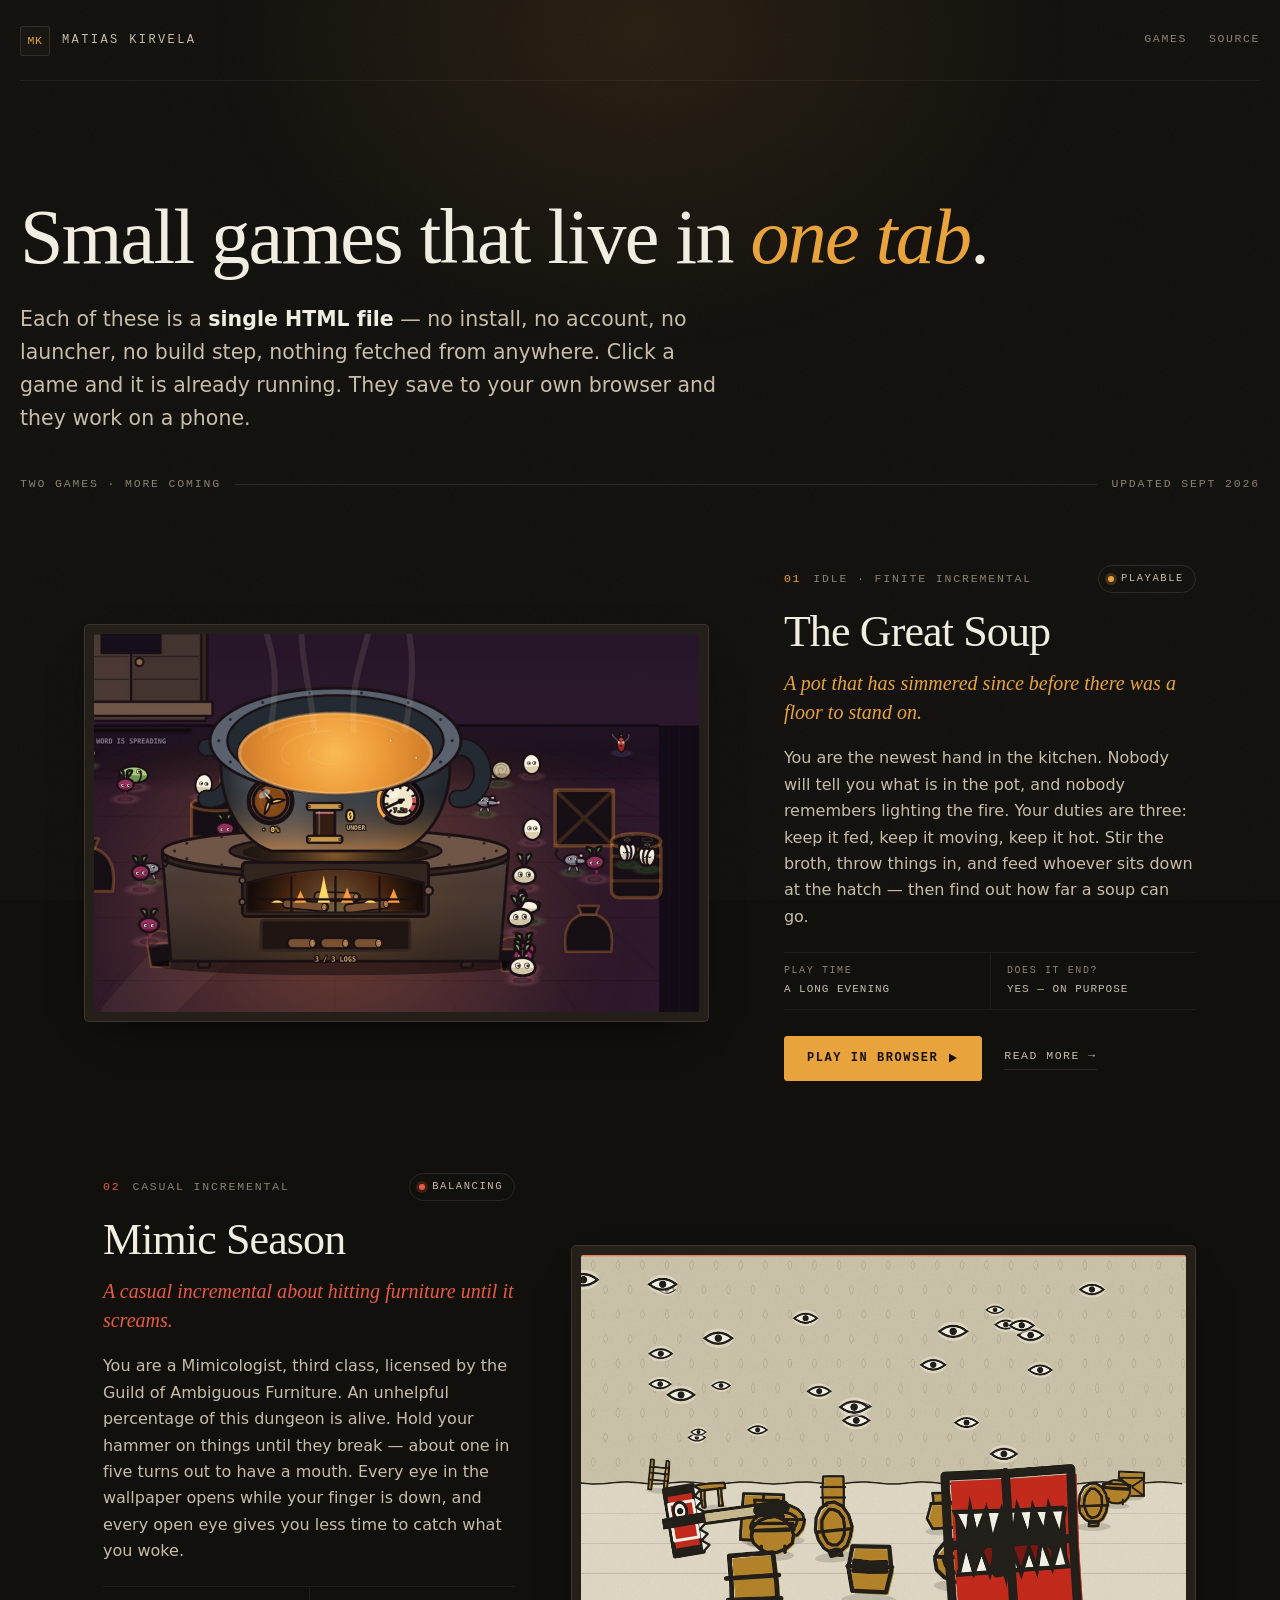
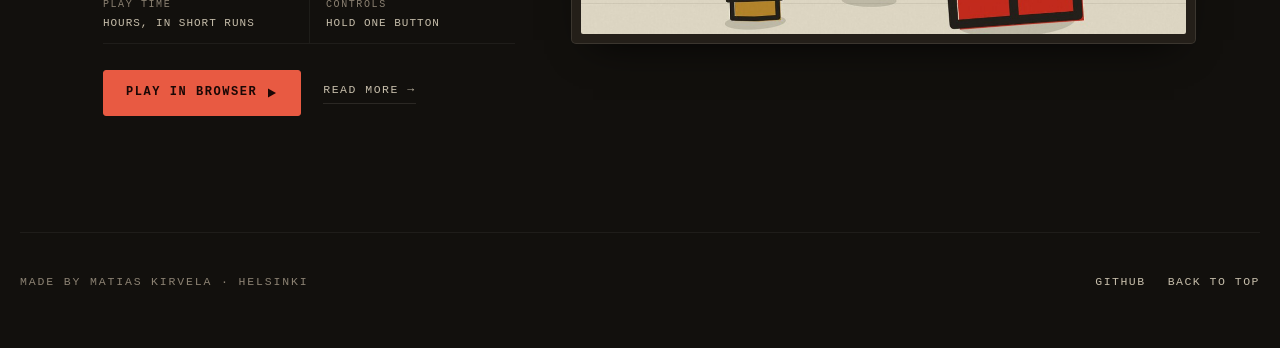
==== index.html @ c23b326f "Game gallery: a static showcase for the browser games Co-Authored-By: Claude Opus 5 (1M context) <no" ====
<!DOCTYPE html>
<html lang="en">
<head>
<meta charset="utf-8">
<meta name="viewport" content="width=device-width, initial-scale=1">
<title>Matias Kirvela — Games</title>
<meta name="description" content="Small browser games, one HTML file each. No install, no account, no build step — open one and it runs.">
<meta name="theme-color" content="#12100d">

<!-- Social preview. Some crawlers (Facebook, Slack) want an ABSOLUTE og:image
     URL. Once this is on a real domain, prefix these three with it, e.g.
     https://mkirvela.github.io/games/assets/img/site-og.jpg -->
<meta property="og:type" content="website">
<meta property="og:title" content="Matias Kirvela — Games">
<meta property="og:description" content="Small browser games, one HTML file each. No install, no account — open one and it runs.">
<meta property="og:image" content="assets/img/site-og.jpg">
<meta name="twitter:card" content="summary_large_image">

<link rel="stylesheet" href="assets/css/site.css">
<link rel="icon" href="data:image/svg+xml,%3Csvg xmlns='http://www.w3.org/2000/svg' viewBox='0 0 32 32'%3E%3Crect width='32' height='32' rx='5' fill='%2312100d'/%3E%3Ctext x='16' y='22' font-family='monospace' font-size='15' fill='%23e8a33d' text-anchor='middle'%3EMK%3C/text%3E%3C/svg%3E">
</head>
<body>
<div class="shell">

<header class="wrap masthead">
  <a class="wordmark" href="index.html">
    <span class="monogram">MK</span>
    <span>Matias Kirvela</span>
  </a>
  <nav>
    <a href="#shelf">Games</a>
    <a href="https://github.com/mkirvela">Source</a>
  </nav>
</header>

<section class="wrap hero">
  <h1>Small games that live in <em>one tab</em>.</h1>
  <p class="lede">
    Each of these is a <strong>single HTML file</strong> — no install, no account,
    no launcher, no build step, nothing fetched from anywhere. Click a game and
    it is already running. They save to your own browser and they work on a phone.
  </p>
  <div class="hero-meta">
    <span class="label">Two games &middot; more coming</span>
    <hr class="rule">
    <span class="label">Updated Sept 2026</span>
  </div>
</section>

<main class="wrap shelf" id="shelf">

  <!-- ======================================================================
       ONE GAME = ONE <article class="game">. To add the next one, copy a
       whole block, bump the index number, and swap the two --accent values
       for that game's own ink. Nothing else on the page needs to change.
       ====================================================================== -->

  <article class="game" style="--accent:#e8a33d; --accent-ink:#17110a;">
    <a class="plate" href="games/the-great-soup.html" aria-label="The Great Soup — details">
      <span class="plate-frame">
        <img src="assets/img/soup.jpg" width="1200" height="750"
             alt="A cauldron of glowing amber broth on a stone firebox, ringed by small root-vegetable creatures waiting in a dim purple kitchen.">
      </span>
      <span class="plate-cue">The Great Soup</span>
    </a>

    <div class="game-body">
      <p class="game-index"><b>01</b> <span class="kind">Idle &middot; Finite incremental</span> <span class="status">Playable</span></p>
      <h2><a href="games/the-great-soup.html">The Great Soup</a></h2>
      <p class="game-tagline">A pot that has simmered since before there was a floor to stand on.</p>
      <p class="game-desc">
        You are the newest hand in the kitchen. Nobody will tell you what is in the
        pot, and nobody remembers lighting the fire. Your duties are three: keep it
        fed, keep it moving, keep it hot. Stir the broth, throw things in, and feed
        whoever sits down at the hatch — then find out how far a soup can go.
      </p>
      <ul class="facts">
        <li><b>Play time</b>A long evening</li>
        <li><b>Does it end?</b>Yes &mdash; on purpose</li>
      </ul>
      <div class="actions">
        <a class="btn" href="https://mkirvela.github.io/great-soup-game/">
          Play in browser
          <svg width="12" height="12" viewBox="0 0 12 12" aria-hidden="true"><path d="M2 1.5v9l8-4.5-8-4.5z" fill="currentColor"/></svg>
        </a>
        <a class="link-more" href="games/the-great-soup.html">Read more &rarr;</a>
      </div>
    </div>
  </article>

  <article class="game" style="--accent:#e85a42; --accent-ink:#1a0705;">
    <a class="plate" href="games/mimic-season.html" aria-label="Mimic Season — details">
      <span class="plate-frame">
        <img src="assets/img/mimic.jpg" width="1200" height="750"
             alt="Two-ink woodcut key art: eyes drawn all over the pale wallpaper of a cellar, ochre chests, barrels and stools on the floor, and a bookshelf hinged open into a huge vermilion mouth of teeth.">
      </span>
      <span class="plate-cue">Mimic Season</span>
    </a>

    <div class="game-body">
      <p class="game-index"><b>02</b> <span class="kind">Casual incremental</span> <span class="status">Balancing</span></p>
      <h2><a href="games/mimic-season.html">Mimic Season</a></h2>
      <p class="game-tagline">A casual incremental about hitting furniture until it screams.</p>
      <p class="game-desc">
        You are a Mimicologist, third class, licensed by the Guild of Ambiguous
        Furniture. An unhelpful percentage of this dungeon is alive. Hold your
        hammer on things until they break — about one in five turns out to have a
        mouth. Every eye in the wallpaper opens while your finger is down, and
        every open eye gives you less time to catch what you woke.
      </p>
      <ul class="facts">
        <li><b>Play time</b>Hours, in short runs</li>
        <li><b>Controls</b>Hold one button</li>
      </ul>
      <div class="actions">
        <a class="btn" href="https://mkirvela.github.io/mimic/mimic-season.html">
          Play in browser
          <svg width="12" height="12" viewBox="0 0 12 12" aria-hidden="true"><path d="M2 1.5v9l8-4.5-8-4.5z" fill="currentColor"/></svg>
        </a>
        <a class="link-more" href="games/mimic-season.html">Read more &rarr;</a>
      </div>
    </div>
  </article>

</main>

<footer class="wrap footer">
  <p class="label">Made by Matias Kirvela &middot; Helsinki</p>
  <div class="footer-links">
    <a href="https://github.com/mkirvela">GitHub</a>
    <a href="#shelf">Back to top</a>
  </div>
</footer>

</div>
</body>
</html>
---- assets/css/site.css ----
/* ==========================================================================
   THE GALLERY — one stylesheet, no dependencies, no build step.
   Matches the house rule the games themselves keep: nothing fetched, no CDN,
   no web fonts. Everything below is system type and hand-mixed ink.
   ========================================================================== */

:root {
  /* --- ink. a warm near-black, so the game art (amber, vermilion) sits on
         something that reads as paper stock rather than screen black. ------- */
  --ink:        #12100d;
  --ink-panel:  #1a1713;
  --ink-raised: #241f19;
  --paper:      #f2ede1;
  --paper-dim:  #c6bdaa;
  --muted:      #8b8172;
  --line:       rgba(242, 237, 225, 0.11);
  --line-soft:  rgba(242, 237, 225, 0.06);

  /* --- default accent. every game card overrides these two locally, so the
         card borrows its own game's ink. ------------------------------------ */
  --accent:     #e8a33d;
  --accent-ink: #17110a;

  --serif: "Iowan Old Style", "Palatino Linotype", Palatino, "Book Antiqua", Georgia, serif;
  --sans:  ui-sans-serif, system-ui, -apple-system, "Segoe UI", Roboto, Helvetica, Arial, sans-serif;
  --mono:  ui-monospace, SFMono-Regular, "SF Mono", Menlo, Consolas, "Liberation Mono", monospace;

  --gutter: clamp(20px, 5vw, 64px);
  --measure: 1240px;
}

* { box-sizing: border-box; }

html { -webkit-text-size-adjust: 100%; }

body {
  margin: 0;
  background: var(--ink);
  color: var(--paper);
  font-family: var(--sans);
  font-size: 17px;
  line-height: 1.65;
  letter-spacing: 0.001em;
  -webkit-font-smoothing: antialiased;
}

/* A rag-paper grain over the whole page. Cheap, fixed, and the reason the flat
   dark does not read as a void. Kept at 3.5% — visible as texture, never as
   noise. */
body::before {
  content: "";
  position: fixed;
  inset: 0;
  z-index: 0;
  pointer-events: none;
  opacity: 0.035;
  background-image: url("data:image/svg+xml,%3Csvg xmlns='http://www.w3.org/2000/svg' width='180' height='180'%3E%3Cfilter id='n'%3E%3CfeTurbulence type='fractalNoise' baseFrequency='0.85' numOctaves='3'/%3E%3C/filter%3E%3Crect width='180' height='180' filter='url(%23n)'/%3E%3C/svg%3E");
}

/* And a single warm bloom behind the top of the page, so the header has a
   light source and the fold is not a hard edge. */
body::after {
  content: "";
  position: fixed;
  left: 50%;
  top: -420px;
  width: 1200px;
  height: 900px;
  transform: translateX(-50%);
  z-index: 0;
  pointer-events: none;
  background: radial-gradient(closest-side, rgba(232, 163, 61, 0.10), transparent 72%);
}

.shell { position: relative; z-index: 1; }

img { max-width: 100%; display: block; }

a { color: inherit; }

::selection { background: var(--accent); color: var(--accent-ink); }

:focus-visible {
  outline: 2px solid var(--accent);
  outline-offset: 3px;
  border-radius: 2px;
}

.wrap {
  max-width: var(--measure);
  margin: 0 auto;
  padding: 0 var(--gutter);
}

/* --- small mono labels. The one recurring device on the site: everything that
       is metadata rather than voice is set in letterspaced mono caps. ------- */
.label {
  font-family: var(--mono);
  font-size: 11.5px;
  letter-spacing: 0.16em;
  text-transform: uppercase;
  color: var(--muted);
}

.rule {
  height: 1px;
  background: var(--line);
  border: 0;
  margin: 0;
}

/* ==========================================================================
   MASTHEAD
   ========================================================================== */

.masthead {
  display: flex;
  align-items: center;
  justify-content: space-between;
  gap: 20px;
  padding: 26px 0 24px;
  border-bottom: 1px solid var(--line-soft);
}

.wordmark {
  display: inline-flex;
  align-items: center;
  gap: 12px;
  text-decoration: none;
  font-family: var(--mono);
  font-size: 12px;
  letter-spacing: 0.2em;
  text-transform: uppercase;
  color: var(--paper-dim);
}

.wordmark:hover { color: var(--paper); }

.monogram {
  display: grid;
  place-items: center;
  width: 30px;
  height: 30px;
  border: 1px solid var(--line);
  border-radius: 3px;
  background: var(--ink-panel);
  font-size: 11.5px;
  letter-spacing: 0.06em;
  color: var(--accent);
  flex: none;
}

.masthead nav {
  display: flex;
  gap: 22px;
  font-family: var(--mono);
  font-size: 11.5px;
  letter-spacing: 0.14em;
  text-transform: uppercase;
}

.masthead nav a {
  color: var(--muted);
  text-decoration: none;
  padding-bottom: 2px;
  border-bottom: 1px solid transparent;
}

.masthead nav a:hover { color: var(--paper); border-bottom-color: var(--accent); }

/* ==========================================================================
   HERO
   ========================================================================== */

.hero { padding: clamp(56px, 11vw, 116px) 0 clamp(44px, 7vw, 72px); }

.hero h1 {
  font-family: var(--serif);
  font-weight: 400;
  font-size: clamp(40px, 8.2vw, 78px);
  line-height: 1.03;
  letter-spacing: -0.022em;
  margin: 0 0 26px;
  max-width: 17em;
}

.hero h1 em {
  font-style: italic;
  color: var(--accent);
}

.hero .lede {
  font-size: clamp(17px, 2.1vw, 20.5px);
  line-height: 1.6;
  color: var(--paper-dim);
  max-width: 34em;
  margin: 0;
}

.hero .lede strong { color: var(--paper); font-weight: 600; }

.hero-meta {
  display: flex;
  align-items: center;
  gap: 14px;
  margin-top: 40px;
}

.hero-meta .rule { flex: 1; }

/* ==========================================================================
   THE SHELF — one feature row per game, alternating side.
   ========================================================================== */

.shelf {
  display: grid;
  gap: clamp(52px, 8vw, 92px);
  padding-bottom: clamp(64px, 10vw, 116px);
}

.game {
  display: grid;
  grid-template-columns: minmax(0, 1.45fr) minmax(0, 1fr);
  gap: clamp(28px, 4.5vw, 56px);
  align-items: center;
}

/* Alternate which side the art lands on, so a long shelf has a rhythm instead
   of a column. Reordering alone would drop the art into the narrow track, so
   the ratio flips with it. */
.game:nth-child(even) {
  grid-template-columns: minmax(0, 1fr) minmax(0, 1.45fr);
}

.game:nth-child(even) .plate { order: 2; }

/* --- the plate. A mounted engraving: the screenshot sits inside a mat with a
       hairline frame, the way the games' own study pages present their art. -- */
.plate {
  display: block;
  position: relative;
  padding: 9px;
  background: var(--ink-raised);
  border: 1px solid var(--line);
  border-radius: 5px;
  text-decoration: none;
  box-shadow: 0 18px 40px -22px rgba(0, 0, 0, 0.9);
  transition: transform 220ms ease, border-color 220ms ease, box-shadow 220ms ease;
}

.plate-frame {
  display: block;
  position: relative;
  overflow: hidden;
  border-radius: 2px;
  background: #000;
  aspect-ratio: 8 / 5;
}

.plate-frame img {
  width: 100%;
  height: 100%;
  object-fit: cover;
  transition: transform 420ms cubic-bezier(0.2, 0.7, 0.2, 1);
}

/* The play affordance rides in on hover — dark scrim, one accent word. */
.plate-cue {
  position: absolute;
  inset: auto 0 0 0;
  display: flex;
  align-items: center;
  gap: 9px;
  padding: 26px 14px 11px;
  font-family: var(--mono);
  font-size: 11px;
  letter-spacing: 0.18em;
  text-transform: uppercase;
  color: var(--paper);
  background: linear-gradient(to top, rgba(6, 5, 4, 0.92), transparent);
  opacity: 0;
  transform: translateY(6px);
  transition: opacity 220ms ease, transform 220ms ease;
}

.plate-cue::before {
  content: "";
  width: 7px;
  height: 7px;
  border-radius: 50%;
  background: var(--accent);
  flex: none;
}

.plate:hover, .plate:focus-visible {
  transform: translateY(-4px);
  border-color: color-mix(in srgb, var(--accent) 42%, var(--line));
  box-shadow: 0 26px 54px -24px rgba(0, 0, 0, 0.95);
}

.plate:hover .plate-frame img,
.plate:focus-visible .plate-frame img { transform: scale(1.028); }

.plate:hover .plate-cue,
.plate:focus-visible .plate-cue { opacity: 1; transform: none; }

/* --- the text column ---------------------------------------------------- */

.game-body { padding-left: clamp(0px, 1.4vw, 18px); border-left: 1px solid transparent; }

.game-index {
  display: flex;
  align-items: baseline;
  flex-wrap: wrap;
  gap: 8px 12px;
  margin: 0 0 16px;
  font-family: var(--mono);
  font-size: 11.5px;
  letter-spacing: 0.16em;
  text-transform: uppercase;
}

.game-index b { color: var(--accent); font-weight: 500; }
.game-index .kind { color: var(--muted); }
.game-index .status { margin-left: auto; }

.game-body h2 {
  font-family: var(--serif);
  font-weight: 400;
  font-size: clamp(30px, 4.4vw, 44px);
  line-height: 1.06;
  letter-spacing: -0.02em;
  margin: 0 0 14px;
}

.game-body h2 a { text-decoration: none; }
.game-body h2 a:hover { color: var(--accent); }

.game-tagline {
  font-family: var(--serif);
  font-style: italic;
  font-size: clamp(17px, 2.1vw, 20px);
  line-height: 1.45;
  color: var(--accent);
  margin: 0 0 18px;
}

.game-desc {
  margin: 0 0 22px;
  color: var(--paper-dim);
  font-size: 16px;
  max-width: 40em;
}

/* Two or three hard facts, as a hairline-ruled strip. A grid rather than a
   wrapping flex row, so a long value can never orphan a cell onto line two. */
.facts {
  list-style: none;
  margin: 0 0 26px;
  padding: 0;
  display: grid;
  grid-auto-flow: column;
  grid-auto-columns: minmax(0, 1fr);
  border-top: 1px solid var(--line-soft);
  border-bottom: 1px solid var(--line-soft);
}

.facts li {
  padding: 11px 16px;
  border-left: 1px solid var(--line-soft);
  font-family: var(--mono);
  font-size: 11px;
  line-height: 1.45;
  letter-spacing: 0.09em;
  text-transform: uppercase;
  color: var(--paper-dim);
}

.facts li:first-child { border-left: 0; padding-left: 0; }

.facts li b {
  display: block;
  margin-bottom: 3px;
  color: var(--muted);
  font-weight: 400;
  font-size: 10px;
  letter-spacing: 0.16em;
}

.actions {
  display: flex;
  align-items: center;
  flex-wrap: wrap;
  gap: 12px 22px;
}

.btn {
  display: inline-flex;
  align-items: center;
  gap: 9px;
  padding: 12px 22px;
  border-radius: 3px;
  border: 1px solid var(--accent);
  background: var(--accent);
  color: var(--accent-ink);
  font-family: var(--mono);
  font-size: 12px;
  font-weight: 600;
  letter-spacing: 0.13em;
  text-transform: uppercase;
  text-decoration: none;
  transition: filter 160ms ease, transform 160ms ease;
}

.btn:hover { filter: brightness(1.1); transform: translateY(-1px); }

.btn svg { flex: none; }

.btn-ghost {
  background: transparent;
  color: var(--paper);
  border-color: var(--line);
}

.btn-ghost:hover { border-color: var(--accent); color: var(--accent); filter: none; }

.link-more {
  font-family: var(--mono);
  font-size: 11.5px;
  letter-spacing: 0.13em;
  text-transform: uppercase;
  color: var(--paper-dim);
  text-decoration: none;
  border-bottom: 1px solid var(--line);
  padding-bottom: 3px;
}

.link-more:hover { color: var(--accent); border-bottom-color: var(--accent); }

/* --- status pill --------------------------------------------------------- */

.status {
  display: inline-flex;
  align-items: center;
  gap: 7px;
  font-family: var(--mono);
  font-size: 10.5px;
  letter-spacing: 0.15em;
  text-transform: uppercase;
  color: var(--paper-dim);
  border: 1px solid var(--line);
  border-radius: 100px;
  padding: 4px 11px 4px 9px;
}

.status::before {
  content: "";
  width: 6px;
  height: 6px;
  border-radius: 50%;
  background: var(--accent);
  box-shadow: 0 0 0 3px color-mix(in srgb, var(--accent) 20%, transparent);
  flex: none;
}

/* ==========================================================================
   DETAIL PAGE
   ========================================================================== */

.backlink {
  display: inline-flex;
  align-items: center;
  gap: 8px;
  margin: 34px 0 0;
  font-family: var(--mono);
  font-size: 11.5px;
  letter-spacing: 0.14em;
  text-transform: uppercase;
  color: var(--muted);
  text-decoration: none;
}

.backlink:hover { color: var(--accent); }

.game-hero { padding: 34px 0 clamp(28px, 5vw, 46px); }

.game-hero h1 {
  font-family: var(--serif);
  font-weight: 400;
  font-size: clamp(38px, 7.4vw, 70px);
  line-height: 1.02;
  letter-spacing: -0.024em;
  margin: 14px 0 18px;
}

.game-hero .game-tagline { max-width: 26em; margin-bottom: 26px; }

.hero-plate {
  padding: 10px;
  background: var(--ink-raised);
  border: 1px solid var(--line);
  border-radius: 6px;
  box-shadow: 0 30px 70px -34px rgba(0, 0, 0, 0.95);
  margin-bottom: clamp(40px, 7vw, 76px);
}

.hero-plate .plate-frame { aspect-ratio: 16 / 10; }
.hero-plate figcaption {
  padding: 12px 4px 2px;
  font-family: var(--mono);
  font-size: 11px;
  letter-spacing: 0.13em;
  text-transform: uppercase;
  color: var(--muted);
}

.detail {
  display: grid;
  grid-template-columns: minmax(0, 1fr) 290px;
  gap: clamp(32px, 6vw, 78px);
  align-items: start;
  padding-bottom: clamp(64px, 10vw, 120px);
}

.prose { max-width: 40em; }

.prose h2 {
  font-family: var(--mono);
  font-size: 11.5px;
  font-weight: 500;
  letter-spacing: 0.18em;
  text-transform: uppercase;
  color: var(--accent);
  margin: 52px 0 18px;
  padding-bottom: 12px;
  border-bottom: 1px solid var(--line-soft);
}

.prose h2:first-child { margin-top: 0; }

.prose h3 {
  font-family: var(--serif);
  font-weight: 400;
  font-size: 22px;
  letter-spacing: -0.01em;
  margin: 32px 0 8px;
}

.prose p { margin: 0 0 18px; color: var(--paper-dim); }
.prose p.first { color: var(--paper); font-size: 19px; line-height: 1.6; }
.prose strong { color: var(--paper); font-weight: 600; }
.prose em { color: var(--paper); }

.prose ul { margin: 0 0 22px; padding: 0; list-style: none; }

.prose ul li {
  position: relative;
  padding-left: 22px;
  margin-bottom: 11px;
  color: var(--paper-dim);
}

.prose ul li::before {
  content: "";
  position: absolute;
  left: 2px;
  top: 0.72em;
  width: 7px;
  height: 1px;
  background: var(--accent);
}

.prose ul li strong { color: var(--paper); }

.pull {
  font-family: var(--serif);
  font-style: italic;
  font-size: clamp(20px, 2.6vw, 25px);
  line-height: 1.42;
  color: var(--paper);
  margin: 36px 0;
  padding: 4px 0 4px 24px;
  border-left: 2px solid var(--accent);
}

/* --- sidebar ------------------------------------------------------------- */

.aside {
  position: sticky;
  top: 28px;
  background: var(--ink-panel);
  border: 1px solid var(--line);
  border-radius: 5px;
  padding: 22px;
}

.aside .btn { width: 100%; justify-content: center; margin-bottom: 10px; }

.spec { margin: 20px 0 0; }

.spec div {
  display: flex;
  justify-content: space-between;
  align-items: baseline;
  gap: 14px;
  padding: 10px 0;
  border-top: 1px solid var(--line-soft);
  font-family: var(--mono);
  font-size: 11.5px;
  letter-spacing: 0.09em;
}

.spec dt { color: var(--muted); text-transform: uppercase; font-size: 10.5px; letter-spacing: 0.15em; flex: none; }
.spec dd { margin: 0; color: var(--paper-dim); text-align: right; }
.spec dd a { color: var(--accent); text-decoration: none; border-bottom: 1px solid color-mix(in srgb, var(--accent) 35%, transparent); }
.spec dd a:hover { border-bottom-color: var(--accent); }

/* ==========================================================================
   FOOTER
   ========================================================================== */

.footer {
  border-top: 1px solid var(--line-soft);
  padding: 40px 0 56px;
  display: flex;
  flex-wrap: wrap;
  align-items: center;
  justify-content: space-between;
  gap: 18px 30px;
}

.footer p { margin: 0; }

.footer a {
  color: var(--paper-dim);
  text-decoration: none;
  border-bottom: 1px solid var(--line);
}

.footer a:hover { color: var(--accent); border-bottom-color: var(--accent); }

.footer-links {
  display: flex;
  gap: 22px;
  font-family: var(--mono);
  font-size: 11.5px;
  letter-spacing: 0.13em;
  text-transform: uppercase;
}

.footer-links a { border-bottom: 0; }

/* ==========================================================================
   NARROW
   ========================================================================== */

@media (max-width: 900px) {
  .game,
  .game:nth-child(even),
  .detail { grid-template-columns: minmax(0, 1fr); }
  .game:nth-child(even) .plate { order: 0; }
  .game-body { padding-left: 0; }
  .aside { position: static; }
  .hero-plate .plate-frame { aspect-ratio: 8 / 5; }
}

@media (max-width: 560px) {
  body { font-size: 16px; }
  .masthead { padding: 20px 0 18px; }
  .masthead nav { gap: 16px; }
  .facts { grid-auto-flow: row; }
  .facts li { border-left: 0; padding: 9px 0; border-bottom: 1px solid var(--line-soft); }
  .facts li:first-child { padding-top: 11px; }
  .facts li:last-child { border-bottom: 0; }
  .actions { gap: 14px; }
  .btn { width: 100%; justify-content: center; }
  .game-index .status { margin-left: 0; }
}

/* The plate lift and the cue are decoration. Anyone who has asked for less
   motion gets none of it. */
@media (prefers-reduced-motion: reduce) {
  * { transition-duration: 0.01ms !important; animation-duration: 0.01ms !important; }
  .plate:hover { transform: none; }
  .plate:hover .plate-frame img { transform: none; }
}

@media print {
  body::before, body::after, .plate-cue { display: none; }
  body { background: #fff; color: #000; }
}

/* ==========================================================================
   IN-PROSE FIGURE — a second, smaller plate dropped into a detail page.
   Same mat-and-hairline treatment as the hero, one step quieter.
   ========================================================================== */

.figure {
  margin: 34px 0;
  padding: 8px;
  background: var(--ink-raised);
  border: 1px solid var(--line);
  border-radius: 5px;
  box-shadow: 0 16px 36px -22px rgba(0, 0, 0, 0.9);
}

.figure img { border-radius: 2px; width: 100%; }

.figure figcaption {
  padding: 11px 4px 2px;
  font-family: var(--mono);
  font-size: 11px;
  line-height: 1.5;
  letter-spacing: 0.1em;
  text-transform: uppercase;
  color: var(--muted);
}

/* Inline code in prose — the one place a technical token appears in a
   sentence, so it gets a chip rather than a whole different voice. */
.prose code {
  font-family: var(--mono);
  font-size: 0.86em;
  padding: 1px 5px;
  border-radius: 3px;
  background: var(--ink-raised);
  border: 1px solid var(--line-soft);
  color: var(--paper);
}
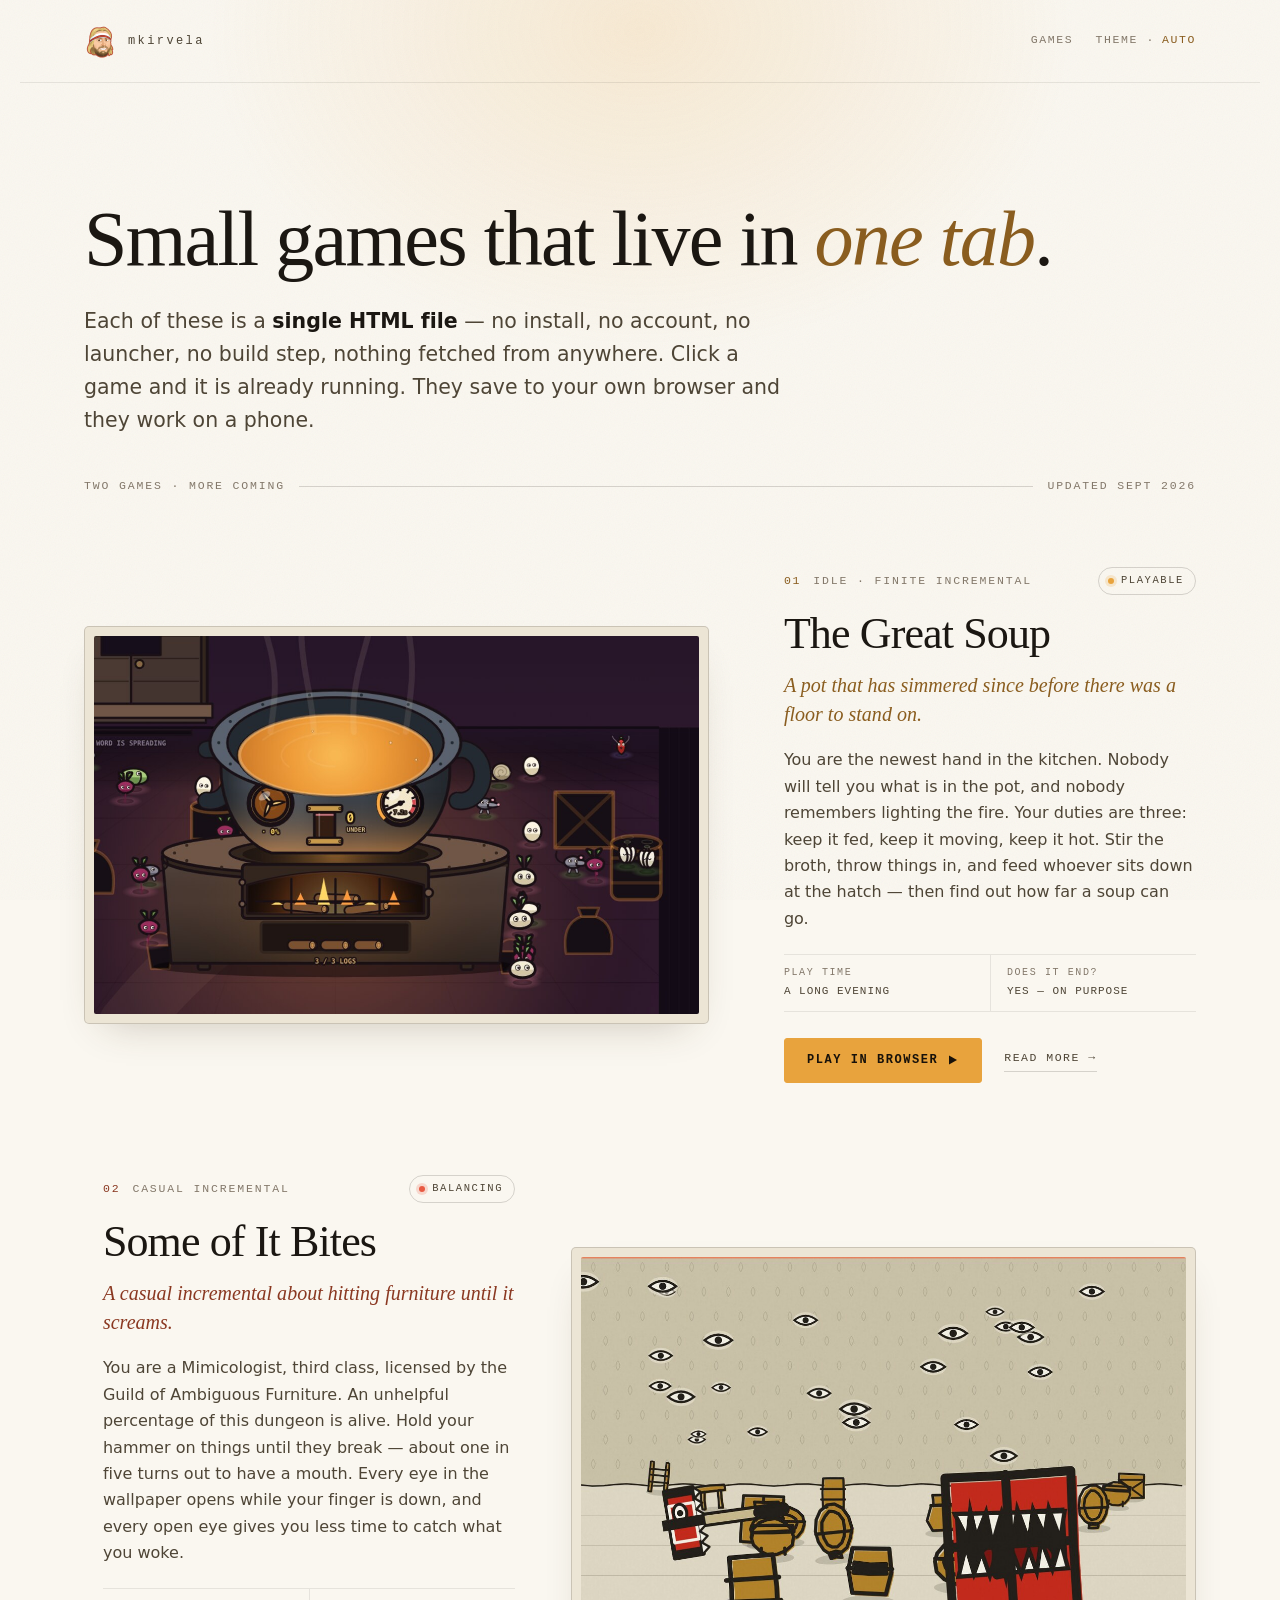
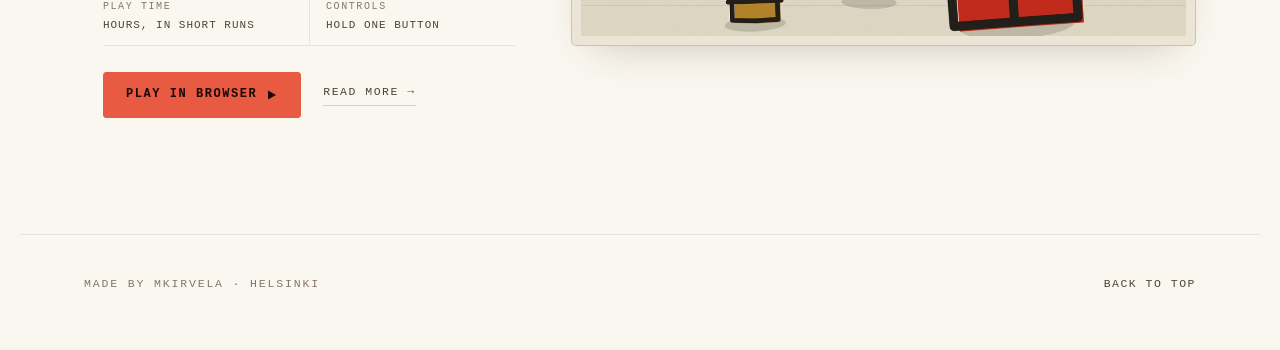
==== commit 7252302b: "Light theme on the system preference, plus a theme control Light is now the base palette and dark is" ====
--- a/index.html
+++ b/index.html
@@ -3,33 +3,43 @@
 <head>
 <meta charset="utf-8">
 <meta name="viewport" content="width=device-width, initial-scale=1">
-<title>Matias Kirvela — Games</title>
+<title>mkirvela — Games</title>
 <meta name="description" content="Small browser games, one HTML file each. No install, no account, no build step — open one and it runs.">
-<meta name="theme-color" content="#12100d">
+<meta name="theme-color" content="#faf7f0" media="(prefers-color-scheme: light)">
+<meta name="theme-color" content="#12100d" media="(prefers-color-scheme: dark)">
 
 <!-- Social preview. Some crawlers (Facebook, Slack) want an ABSOLUTE og:image
      URL. Once this is on a real domain, prefix these three with it, e.g.
      https://mkirvela.github.io/games/assets/img/site-og.jpg -->
 <meta property="og:type" content="website">
-<meta property="og:title" content="Matias Kirvela — Games">
+<meta property="og:title" content="mkirvela — Games">
 <meta property="og:description" content="Small browser games, one HTML file each. No install, no account — open one and it runs.">
 <meta property="og:image" content="assets/img/site-og.jpg">
 <meta name="twitter:card" content="summary_large_image">
 
 <link rel="stylesheet" href="assets/css/site.css">
-<link rel="icon" href="data:image/svg+xml,%3Csvg xmlns='http://www.w3.org/2000/svg' viewBox='0 0 32 32'%3E%3Crect width='32' height='32' rx='5' fill='%2312100d'/%3E%3Ctext x='16' y='22' font-family='monospace' font-size='15' fill='%23e8a33d' text-anchor='middle'%3EMK%3C/text%3E%3C/svg%3E">
+<link rel="icon" type="image/png" href="assets/img/favicon-64.png">
+
+<!-- Blocking, and in the head, so the stored theme is on <html> before the
+     first paint. Deferring it buys nothing and costs a flash of the wrong
+     colour on every load. -->
+<script src="assets/js/theme.js"></script>
 </head>
 <body>
 <div class="shell">
 
 <header class="wrap masthead">
   <a class="wordmark" href="index.html">
-    <span class="monogram">MK</span>
-    <span>Matias Kirvela</span>
+    <img class="avatar" src="assets/img/mkirvela.png" width="128" height="128" alt="">
+    <span class="wordmark-name">mkirvela</span>
   </a>
   <nav>
     <a href="#shelf">Games</a>
-    <a href="https://github.com/mkirvela">Source</a>
+    <!-- hidden until theme.js unhides it, so no-JS readers are not offered a
+         control that cannot do anything -->
+    <button class="theme-btn" type="button" data-theme-toggle hidden>
+      Theme &middot; <span class="theme-btn-text">auto</span>
+    </button>
   </nav>
 </header>
 
@@ -51,8 +61,12 @@
 
   <!-- ======================================================================
        ONE GAME = ONE <article class="game">. To add the next one, copy a
-       whole block, bump the index number, and swap the two --accent values
-       for that game's own ink. Nothing else on the page needs to change.
+       whole block, bump the index number, and swap the --accent values for
+       that game's own ink. Nothing else on the page needs to change.
+       --accent      the filled accent (button, dot, pill)
+       --accent-ink  type laid on top of that fill
+       The readable-on-paper variant is derived from --accent in the
+       stylesheet, so there is nothing else to pick.
        ====================================================================== -->
 
   <article class="game" style="--accent:#e8a33d; --accent-ink:#17110a;">
@@ -89,17 +103,17 @@
   </article>
 
   <article class="game" style="--accent:#e85a42; --accent-ink:#1a0705;">
-    <a class="plate" href="games/mimic-season.html" aria-label="Mimic Season — details">
+    <a class="plate" href="games/some-of-it-bites.html" aria-label="Some of It Bites — details">
       <span class="plate-frame">
         <img src="assets/img/mimic.jpg" width="1200" height="750"
              alt="Two-ink woodcut key art: eyes drawn all over the pale wallpaper of a cellar, ochre chests, barrels and stools on the floor, and a bookshelf hinged open into a huge vermilion mouth of teeth.">
       </span>
-      <span class="plate-cue">Mimic Season</span>
+      <span class="plate-cue">Some of It Bites</span>
     </a>
 
     <div class="game-body">
       <p class="game-index"><b>02</b> <span class="kind">Casual incremental</span> <span class="status">Balancing</span></p>
-      <h2><a href="games/mimic-season.html">Mimic Season</a></h2>
+      <h2><a href="games/some-of-it-bites.html">Some of It Bites</a></h2>
       <p class="game-tagline">A casual incremental about hitting furniture until it screams.</p>
       <p class="game-desc">
         You are a Mimicologist, third class, licensed by the Guild of Ambiguous
@@ -113,11 +127,11 @@
         <li><b>Controls</b>Hold one button</li>
       </ul>
       <div class="actions">
-        <a class="btn" href="https://mkirvela.github.io/mimic/mimic-season.html">
+        <a class="btn" href="https://mkirvela.github.io/some-of-it-bites/">
           Play in browser
           <svg width="12" height="12" viewBox="0 0 12 12" aria-hidden="true"><path d="M2 1.5v9l8-4.5-8-4.5z" fill="currentColor"/></svg>
         </a>
-        <a class="link-more" href="games/mimic-season.html">Read more &rarr;</a>
+        <a class="link-more" href="games/some-of-it-bites.html">Read more &rarr;</a>
       </div>
     </div>
   </article>
@@ -125,9 +139,8 @@
 </main>
 
 <footer class="wrap footer">
-  <p class="label">Made by Matias Kirvela &middot; Helsinki</p>
+  <p class="label">Made by mkirvela &middot; Helsinki</p>
   <div class="footer-links">
-    <a href="https://github.com/mkirvela">GitHub</a>
     <a href="#shelf">Back to top</a>
   </div>
 </footer>
--- a/assets/css/site.css
+++ b/assets/css/site.css
@@ -2,21 +2,40 @@
    THE GALLERY — one stylesheet, no dependencies, no build step.
    Matches the house rule the games themselves keep: nothing fetched, no CDN,
    no web fonts. Everything below is system type and hand-mixed ink.
+
+   THEME. Light is the base. Dark is a token swap, and it happens when either
+   the operating system asks for it or the reader has picked it from the
+   masthead. `data-theme` on <html> is the reader's choice; its ABSENCE means
+   auto, which is what lets the media query below do the deciding.
+
+   Token names describe the ROLE, not the colour, so the same rule reads
+   correctly in both themes:
+     --ground*  the surface something sits on
+     --mark*    the ink laid on it
+     --accent      a filled accent shape (button, dot, pill)
+     --accent-text the same accent darkened enough to be read as ink on
+                   paper; in dark mode the two are the same value
    ========================================================================== */
 
 :root {
-  /* --- ink. a warm near-black, so the game art (amber, vermilion) sits on
-         something that reads as paper stock rather than screen black. ------- */
-  --ink:        #12100d;
-  --ink-panel:  #1a1713;
-  --ink-raised: #241f19;
-  --paper:      #f2ede1;
-  --paper-dim:  #c6bdaa;
-  --muted:      #8b8172;
-  --line:       rgba(242, 237, 225, 0.11);
-  --line-soft:  rgba(242, 237, 225, 0.06);
-
-  /* --- default accent. every game card overrides these two locally, so the
+  color-scheme: light dark;
+
+  /* --- paper. A warm off-white rather than #fff, so the game art (amber,
+         vermilion) sits on something that reads as stock. ------------------- */
+  --ground:        #faf7f0;
+  --ground-panel:  #f3eee2;
+  --ground-raised: #ece5d5;
+  --mark:          #1b1712;
+  --mark-dim:      #4e4536;
+  --muted:         #83786a;
+  --line:          rgba(27, 23, 18, 0.16);
+  --line-soft:     rgba(27, 23, 18, 0.085);
+
+  --shadow-color: rgba(70, 54, 28, 0.30);
+  --grain: 0.05;
+  --bloom: 0.16;
+
+  /* --- default accent. every game card overrides --accent locally, so the
          card borrows its own game's ink. ------------------------------------ */
   --accent:     #e8a33d;
   --accent-ink: #17110a;
@@ -25,9 +44,66 @@
   --sans:  ui-sans-serif, system-ui, -apple-system, "Segoe UI", Roboto, Helvetica, Arial, sans-serif;
   --mono:  ui-monospace, SFMono-Regular, "SF Mono", Menlo, Consolas, "Liberation Mono", monospace;
 
-  --gutter: clamp(20px, 5vw, 64px);
+  --gutter: clamp(22px, 5.5vw, 64px);
   --measure: 1240px;
 }
+
+/* An accent bright enough to sit under a thumb is not dark enough to be read
+   as a word. On paper the accent is mixed down toward burnt umber; on the dark
+   ground it is left alone. Declared on the two elements that actually carry
+   --accent (body on a detail page, .game on a card) because a custom property
+   substitutes against the element it is declared on, not the one that uses it. */
+body,
+.game { --accent-text: color-mix(in srgb, var(--accent) 50%, #2b1600); }
+
+/* The dark palette is written twice on purpose: once for "the OS says dark and
+   nobody has overridden it", once for "the reader picked dark". CSS has no way
+   to spell both conditions in one selector, and repeating fourteen values is
+   cheaper to read — and to edit — than the var()-switch tricks that would
+   avoid it. Keep the two blocks identical; only their selectors differ. */
+@media (prefers-color-scheme: dark) {
+  :root:not([data-theme="light"]) {
+    --ground:        #12100d;
+    --ground-panel:  #1a1713;
+    --ground-raised: #241f19;
+    --mark:          #f2ede1;
+    --mark-dim:      #c6bdaa;
+    --muted:         #8b8172;
+    --line:          rgba(242, 237, 225, 0.11);
+    --line-soft:     rgba(242, 237, 225, 0.06);
+
+    --shadow-color: rgba(0, 0, 0, 0.92);
+    --grain: 0.035;
+    --bloom: 0.10;
+  }
+
+  :root:not([data-theme="light"]) body,
+  :root:not([data-theme="light"]) .game { --accent-text: var(--accent); }
+}
+
+:root[data-theme="dark"] {
+  --ground:        #12100d;
+  --ground-panel:  #1a1713;
+  --ground-raised: #241f19;
+  --mark:          #f2ede1;
+  --mark-dim:      #c6bdaa;
+  --muted:         #8b8172;
+  --line:          rgba(242, 237, 225, 0.11);
+  --line-soft:     rgba(242, 237, 225, 0.06);
+
+  --shadow-color: rgba(0, 0, 0, 0.92);
+  --grain: 0.035;
+  --bloom: 0.10;
+}
+
+:root[data-theme="dark"] body,
+:root[data-theme="dark"] .game { --accent-text: var(--accent); }
+
+/* Scrollbars, form controls and the space behind the page are the browser's to
+   paint, and `color-scheme` is the only thing it listens to. Without these two
+   a forced theme leaves a dark scrollbar down the side of a light page. */
+:root[data-theme="light"] { color-scheme: light; }
+:root[data-theme="dark"]  { color-scheme: dark; }
 
 * { box-sizing: border-box; }
 
@@ -35,8 +111,8 @@
 
 body {
   margin: 0;
-  background: var(--ink);
-  color: var(--paper);
+  background: var(--ground);
+  color: var(--mark);
   font-family: var(--sans);
   font-size: 17px;
   line-height: 1.65;
@@ -44,16 +120,16 @@
   -webkit-font-smoothing: antialiased;
 }
 
-/* A rag-paper grain over the whole page. Cheap, fixed, and the reason the flat
-   dark does not read as a void. Kept at 3.5% — visible as texture, never as
-   noise. */
+/* A rag-paper grain over the whole page. Cheap, fixed, and the reason neither
+   flat ground reads as a void. Dark speckle either way — on paper it is tooth,
+   on the dark ground it is noise in the emulsion. */
 body::before {
   content: "";
   position: fixed;
   inset: 0;
   z-index: 0;
   pointer-events: none;
-  opacity: 0.035;
+  opacity: var(--grain);
   background-image: url("data:image/svg+xml,%3Csvg xmlns='http://www.w3.org/2000/svg' width='180' height='180'%3E%3Cfilter id='n'%3E%3CfeTurbulence type='fractalNoise' baseFrequency='0.85' numOctaves='3'/%3E%3C/filter%3E%3Crect width='180' height='180' filter='url(%23n)'/%3E%3C/svg%3E");
 }
 
@@ -69,23 +145,33 @@
   transform: translateX(-50%);
   z-index: 0;
   pointer-events: none;
-  background: radial-gradient(closest-side, rgba(232, 163, 61, 0.10), transparent 72%);
+  background: radial-gradient(closest-side,
+              rgba(232, 163, 61, var(--bloom)), transparent 72%);
 }
 
 .shell { position: relative; z-index: 1; }
 
-img { max-width: 100%; display: block; }
+/* height:auto is load-bearing. Every <img> on the site carries width/height
+   attributes for layout stability, and those land as presentational hints —
+   so any rule that sets width alone would otherwise leave the height pinned
+   at the intrinsic pixel value and stretch the picture. */
+img { max-width: 100%; height: auto; display: block; }
 
 a { color: inherit; }
 
 ::selection { background: var(--accent); color: var(--accent-ink); }
 
 :focus-visible {
-  outline: 2px solid var(--accent);
+  outline: 2px solid var(--accent-text);
   outline-offset: 3px;
   border-radius: 2px;
 }
 
+/* Every band on the page is a .wrap, and the gutter lives here and only here.
+   Anything that also wants vertical room must say so with padding-block or the
+   two longhands — a `padding: 26px 0` shorthand further down the file wins on
+   source order and quietly knocks the side gutter back to zero, which puts the
+   masthead and the hero flush against the edge of a phone. */
 .wrap {
   max-width: var(--measure);
   margin: 0 auto;
@@ -117,8 +203,9 @@
   display: flex;
   align-items: center;
   justify-content: space-between;
-  gap: 20px;
-  padding: 26px 0 24px;
+  flex-wrap: wrap;
+  gap: 10px 20px;
+  padding-block: 26px 24px;
   border-bottom: 1px solid var(--line-soft);
 }
 
@@ -126,33 +213,36 @@
   display: inline-flex;
   align-items: center;
   gap: 12px;
+  min-width: 0;
   text-decoration: none;
   font-family: var(--mono);
   font-size: 12px;
   letter-spacing: 0.2em;
-  text-transform: uppercase;
-  color: var(--paper-dim);
-}
-
-.wordmark:hover { color: var(--paper); }
-
-.monogram {
-  display: grid;
-  place-items: center;
-  width: 30px;
-  height: 30px;
-  border: 1px solid var(--line);
-  border-radius: 3px;
-  background: var(--ink-panel);
-  font-size: 11.5px;
-  letter-spacing: 0.06em;
-  color: var(--accent);
+  color: var(--mark-dim);
+}
+
+.wordmark:hover { color: var(--mark); }
+
+.wordmark-name {
+  min-width: 0;
+  overflow: hidden;
+  text-overflow: ellipsis;
+  white-space: nowrap;
+}
+
+/* The face. A transparent PNG with its own drawn outline, so it wants no
+   frame, no plate and no background behind it. */
+.avatar {
+  width: 32px;
+  height: 32px;
   flex: none;
+  object-fit: contain;
 }
 
 .masthead nav {
   display: flex;
-  gap: 22px;
+  flex-wrap: wrap;
+  gap: 8px 22px;
   font-family: var(--mono);
   font-size: 11.5px;
   letter-spacing: 0.14em;
@@ -166,13 +256,42 @@
   border-bottom: 1px solid transparent;
 }
 
-.masthead nav a:hover { color: var(--paper); border-bottom-color: var(--accent); }
+.masthead nav a:hover { color: var(--mark); border-bottom-color: var(--accent-text); }
+
+/* --- the theme control. A word, not an icon: the only glyph anywhere on this
+       site is the play triangle, and a sun/moon pair would be the second. It
+       reads as the CURRENT state — auto, light, dark — and cycles on click.
+       `font: inherit` first, because a <button> otherwise arrives carrying the
+       platform's own font stack and size and ignores everything set on nav. -- */
+.theme-btn {
+  display: inline-flex;
+  align-items: baseline;
+  gap: 7px;
+  margin: 0;
+  padding: 0 0 2px;
+  border: 0;
+  border-bottom: 1px solid transparent;
+  background: none;
+  font: inherit;
+  font-family: var(--mono);
+  font-size: 11.5px;
+  letter-spacing: 0.14em;
+  text-transform: uppercase;
+  color: var(--muted);
+  cursor: pointer;
+}
+
+.theme-btn:hover { color: var(--mark); border-bottom-color: var(--accent-text); }
+
+/* The state word carries the accent, so the one thing that changes on click is
+   also the one thing wearing colour. */
+.theme-btn-text { color: var(--accent-text); }
 
 /* ==========================================================================
    HERO
    ========================================================================== */
 
-.hero { padding: clamp(56px, 11vw, 116px) 0 clamp(44px, 7vw, 72px); }
+.hero { padding-block: clamp(56px, 11vw, 116px) clamp(44px, 7vw, 72px); }
 
 .hero h1 {
   font-family: var(--serif);
@@ -186,18 +305,18 @@
 
 .hero h1 em {
   font-style: italic;
-  color: var(--accent);
+  color: var(--accent-text);
 }
 
 .hero .lede {
   font-size: clamp(17px, 2.1vw, 20.5px);
   line-height: 1.6;
-  color: var(--paper-dim);
+  color: var(--mark-dim);
   max-width: 34em;
   margin: 0;
 }
 
-.hero .lede strong { color: var(--paper); font-weight: 600; }
+.hero .lede strong { color: var(--mark); font-weight: 600; }
 
 .hero-meta {
   display: flex;
@@ -240,11 +359,11 @@
   display: block;
   position: relative;
   padding: 9px;
-  background: var(--ink-raised);
+  background: var(--ground-raised);
   border: 1px solid var(--line);
   border-radius: 5px;
   text-decoration: none;
-  box-shadow: 0 18px 40px -22px rgba(0, 0, 0, 0.9);
+  box-shadow: 0 18px 40px -22px var(--shadow-color);
   transition: transform 220ms ease, border-color 220ms ease, box-shadow 220ms ease;
 }
 
@@ -253,7 +372,7 @@
   position: relative;
   overflow: hidden;
   border-radius: 2px;
-  background: #000;
+  background: var(--ground-raised);
   aspect-ratio: 8 / 5;
 }
 
@@ -264,7 +383,9 @@
   transition: transform 420ms cubic-bezier(0.2, 0.7, 0.2, 1);
 }
 
-/* The play affordance rides in on hover — dark scrim, one accent word. */
+/* The play affordance rides in on hover — dark scrim, one accent word. The
+   scrim is dark in both themes because it sits on the artwork, not the page,
+   so its type stays light regardless. */
 .plate-cue {
   position: absolute;
   inset: auto 0 0 0;
@@ -276,7 +397,7 @@
   font-size: 11px;
   letter-spacing: 0.18em;
   text-transform: uppercase;
-  color: var(--paper);
+  color: #f2ede1;
   background: linear-gradient(to top, rgba(6, 5, 4, 0.92), transparent);
   opacity: 0;
   transform: translateY(6px);
@@ -295,7 +416,7 @@
 .plate:hover, .plate:focus-visible {
   transform: translateY(-4px);
   border-color: color-mix(in srgb, var(--accent) 42%, var(--line));
-  box-shadow: 0 26px 54px -24px rgba(0, 0, 0, 0.95);
+  box-shadow: 0 26px 54px -24px var(--shadow-color);
 }
 
 .plate:hover .plate-frame img,
@@ -320,7 +441,7 @@
   text-transform: uppercase;
 }
 
-.game-index b { color: var(--accent); font-weight: 500; }
+.game-index b { color: var(--accent-text); font-weight: 500; }
 .game-index .kind { color: var(--muted); }
 .game-index .status { margin-left: auto; }
 
@@ -334,20 +455,20 @@
 }
 
 .game-body h2 a { text-decoration: none; }
-.game-body h2 a:hover { color: var(--accent); }
+.game-body h2 a:hover { color: var(--accent-text); }
 
 .game-tagline {
   font-family: var(--serif);
   font-style: italic;
   font-size: clamp(17px, 2.1vw, 20px);
   line-height: 1.45;
-  color: var(--accent);
+  color: var(--accent-text);
   margin: 0 0 18px;
 }
 
 .game-desc {
   margin: 0 0 22px;
-  color: var(--paper-dim);
+  color: var(--mark-dim);
   font-size: 16px;
   max-width: 40em;
 }
@@ -373,7 +494,7 @@
   line-height: 1.45;
   letter-spacing: 0.09em;
   text-transform: uppercase;
-  color: var(--paper-dim);
+  color: var(--mark-dim);
 }
 
 .facts li:first-child { border-left: 0; padding-left: 0; }
@@ -418,24 +539,24 @@
 
 .btn-ghost {
   background: transparent;
-  color: var(--paper);
+  color: var(--mark);
   border-color: var(--line);
 }
 
-.btn-ghost:hover { border-color: var(--accent); color: var(--accent); filter: none; }
+.btn-ghost:hover { border-color: var(--accent-text); color: var(--accent-text); filter: none; }
 
 .link-more {
   font-family: var(--mono);
   font-size: 11.5px;
   letter-spacing: 0.13em;
   text-transform: uppercase;
-  color: var(--paper-dim);
+  color: var(--mark-dim);
   text-decoration: none;
   border-bottom: 1px solid var(--line);
   padding-bottom: 3px;
 }
 
-.link-more:hover { color: var(--accent); border-bottom-color: var(--accent); }
+.link-more:hover { color: var(--accent-text); border-bottom-color: var(--accent-text); }
 
 /* --- status pill --------------------------------------------------------- */
 
@@ -447,7 +568,7 @@
   font-size: 10.5px;
   letter-spacing: 0.15em;
   text-transform: uppercase;
-  color: var(--paper-dim);
+  color: var(--mark-dim);
   border: 1px solid var(--line);
   border-radius: 100px;
   padding: 4px 11px 4px 9px;
@@ -480,9 +601,9 @@
   text-decoration: none;
 }
 
-.backlink:hover { color: var(--accent); }
-
-.game-hero { padding: 34px 0 clamp(28px, 5vw, 46px); }
+.backlink:hover { color: var(--accent-text); }
+
+.game-hero { padding-block: 34px clamp(28px, 5vw, 46px); }
 
 .game-hero h1 {
   font-family: var(--serif);
@@ -497,11 +618,14 @@
 
 .hero-plate {
   padding: 10px;
-  background: var(--ink-raised);
+  background: var(--ground-raised);
   border: 1px solid var(--line);
   border-radius: 6px;
-  box-shadow: 0 30px 70px -34px rgba(0, 0, 0, 0.95);
-  margin-bottom: clamp(40px, 7vw, 76px);
+  box-shadow: 0 30px 70px -34px var(--shadow-color);
+  /* The whole margin, not just the bottom: <figure> carries a UA default of
+     `1em 40px`, which would otherwise inset the hero art 40px further than
+     every other band on the page. */
+  margin: 0 0 clamp(40px, 7vw, 76px);
 }
 
 .hero-plate .plate-frame { aspect-ratio: 16 / 10; }
@@ -530,7 +654,7 @@
   font-weight: 500;
   letter-spacing: 0.18em;
   text-transform: uppercase;
-  color: var(--accent);
+  color: var(--accent-text);
   margin: 52px 0 18px;
   padding-bottom: 12px;
   border-bottom: 1px solid var(--line-soft);
@@ -546,10 +670,10 @@
   margin: 32px 0 8px;
 }
 
-.prose p { margin: 0 0 18px; color: var(--paper-dim); }
-.prose p.first { color: var(--paper); font-size: 19px; line-height: 1.6; }
-.prose strong { color: var(--paper); font-weight: 600; }
-.prose em { color: var(--paper); }
+.prose p { margin: 0 0 18px; color: var(--mark-dim); }
+.prose p.first { color: var(--mark); font-size: 19px; line-height: 1.6; }
+.prose strong { color: var(--mark); font-weight: 600; }
+.prose em { color: var(--mark); }
 
 .prose ul { margin: 0 0 22px; padding: 0; list-style: none; }
 
@@ -557,7 +681,7 @@
   position: relative;
   padding-left: 22px;
   margin-bottom: 11px;
-  color: var(--paper-dim);
+  color: var(--mark-dim);
 }
 
 .prose ul li::before {
@@ -567,20 +691,20 @@
   top: 0.72em;
   width: 7px;
   height: 1px;
-  background: var(--accent);
-}
-
-.prose ul li strong { color: var(--paper); }
+  background: var(--accent-text);
+}
+
+.prose ul li strong { color: var(--mark); }
 
 .pull {
   font-family: var(--serif);
   font-style: italic;
   font-size: clamp(20px, 2.6vw, 25px);
   line-height: 1.42;
-  color: var(--paper);
+  color: var(--mark);
   margin: 36px 0;
   padding: 4px 0 4px 24px;
-  border-left: 2px solid var(--accent);
+  border-left: 2px solid var(--accent-text);
 }
 
 /* --- sidebar ------------------------------------------------------------- */
@@ -588,7 +712,7 @@
 .aside {
   position: sticky;
   top: 28px;
-  background: var(--ink-panel);
+  background: var(--ground-panel);
   border: 1px solid var(--line);
   border-radius: 5px;
   padding: 22px;
@@ -611,9 +735,9 @@
 }
 
 .spec dt { color: var(--muted); text-transform: uppercase; font-size: 10.5px; letter-spacing: 0.15em; flex: none; }
-.spec dd { margin: 0; color: var(--paper-dim); text-align: right; }
-.spec dd a { color: var(--accent); text-decoration: none; border-bottom: 1px solid color-mix(in srgb, var(--accent) 35%, transparent); }
-.spec dd a:hover { border-bottom-color: var(--accent); }
+.spec dd { margin: 0; color: var(--mark-dim); text-align: right; }
+.spec dd a { color: var(--accent-text); text-decoration: none; border-bottom: 1px solid color-mix(in srgb, var(--accent-text) 35%, transparent); }
+.spec dd a:hover { border-bottom-color: var(--accent-text); }
 
 /* ==========================================================================
    FOOTER
@@ -621,7 +745,7 @@
 
 .footer {
   border-top: 1px solid var(--line-soft);
-  padding: 40px 0 56px;
+  padding-block: 40px 56px;
   display: flex;
   flex-wrap: wrap;
   align-items: center;
@@ -632,12 +756,12 @@
 .footer p { margin: 0; }
 
 .footer a {
-  color: var(--paper-dim);
+  color: var(--mark-dim);
   text-decoration: none;
   border-bottom: 1px solid var(--line);
 }
 
-.footer a:hover { color: var(--accent); border-bottom-color: var(--accent); }
+.footer a:hover { color: var(--accent-text); border-bottom-color: var(--accent-text); }
 
 .footer-links {
   display: flex;
@@ -666,8 +790,8 @@
 
 @media (max-width: 560px) {
   body { font-size: 16px; }
-  .masthead { padding: 20px 0 18px; }
-  .masthead nav { gap: 16px; }
+  .masthead { padding-block: 20px 18px; }
+  .masthead nav { gap: 8px 16px; }
   .facts { grid-auto-flow: row; }
   .facts li { border-left: 0; padding: 9px 0; border-bottom: 1px solid var(--line-soft); }
   .facts li:first-child { padding-top: 11px; }
@@ -698,13 +822,13 @@
 .figure {
   margin: 34px 0;
   padding: 8px;
-  background: var(--ink-raised);
+  background: var(--ground-raised);
   border: 1px solid var(--line);
   border-radius: 5px;
-  box-shadow: 0 16px 36px -22px rgba(0, 0, 0, 0.9);
-}
-
-.figure img { border-radius: 2px; width: 100%; }
+  box-shadow: 0 16px 36px -22px var(--shadow-color);
+}
+
+.figure img { border-radius: 2px; width: 100%; height: auto; }
 
 .figure figcaption {
   padding: 11px 4px 2px;
@@ -723,7 +847,7 @@
   font-size: 0.86em;
   padding: 1px 5px;
   border-radius: 3px;
-  background: var(--ink-raised);
+  background: var(--ground-panel);
   border: 1px solid var(--line-soft);
-  color: var(--paper);
-}
+  color: var(--mark);
+}
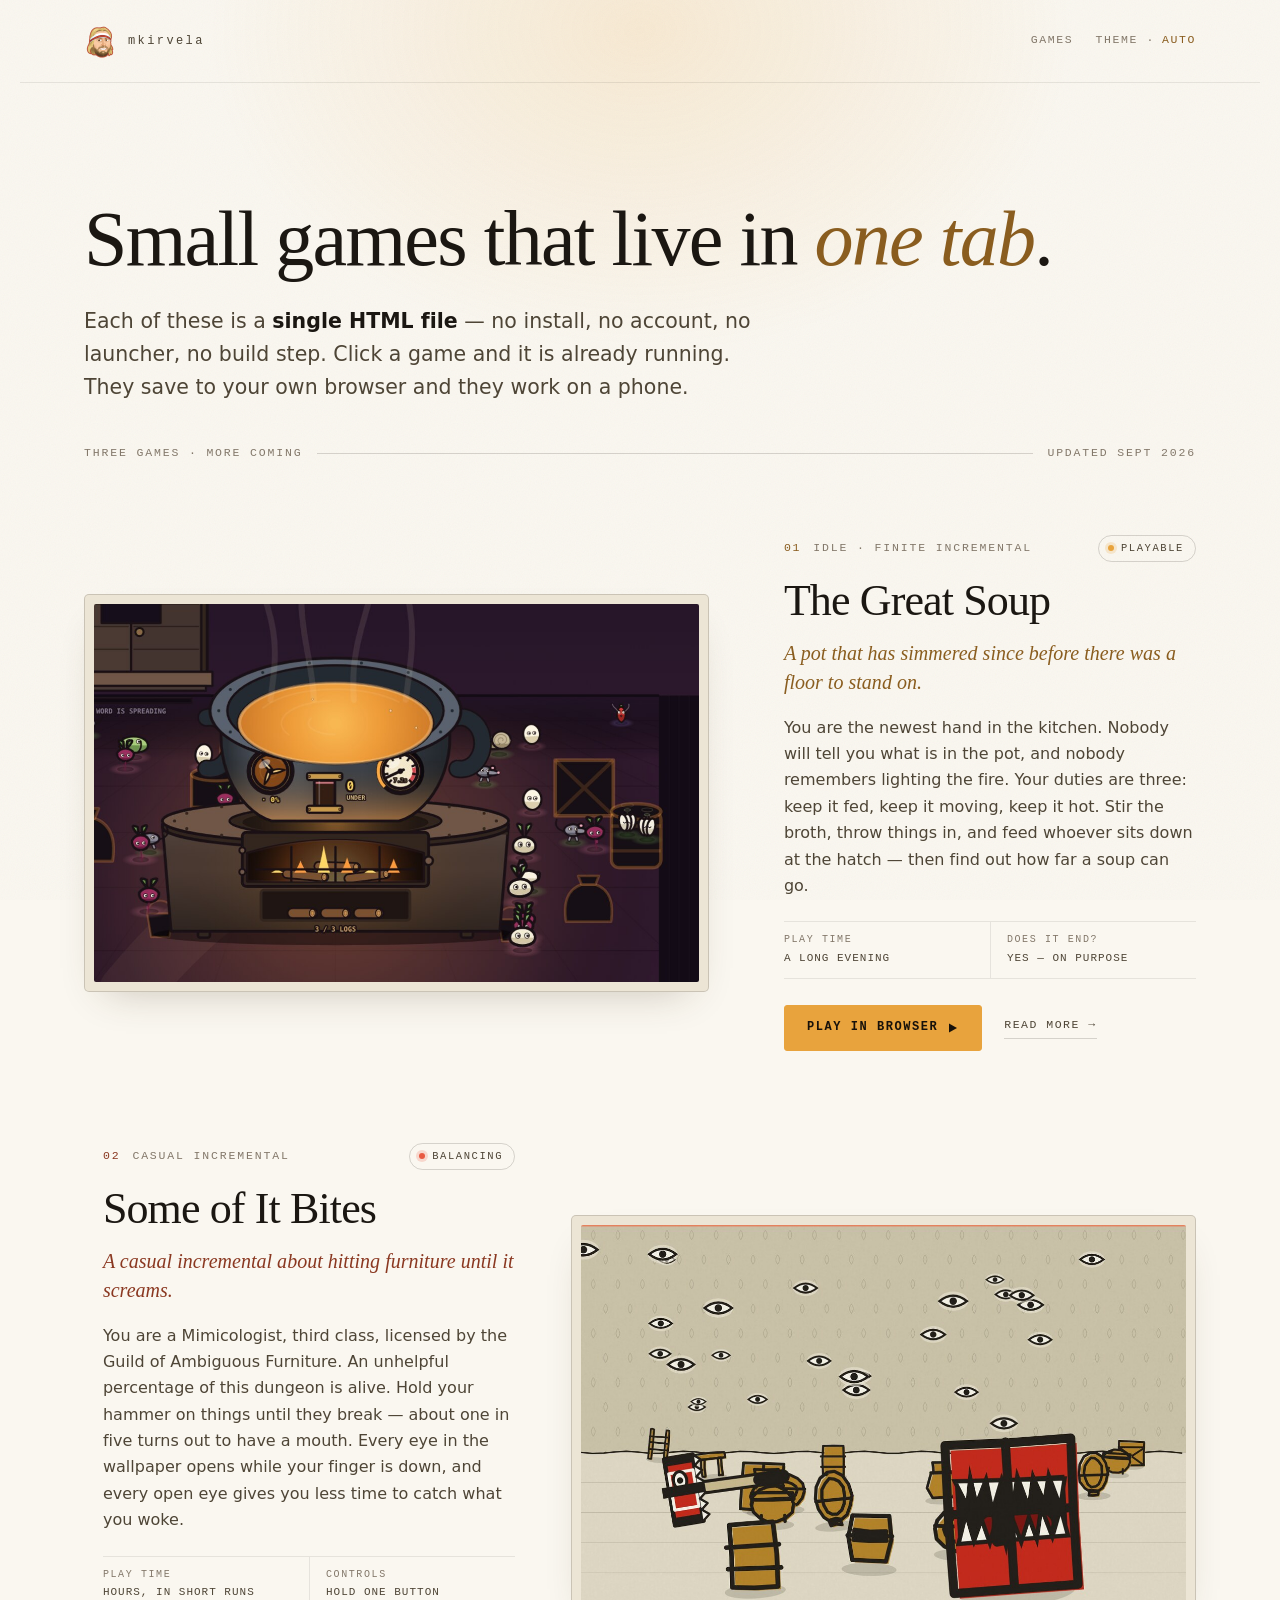
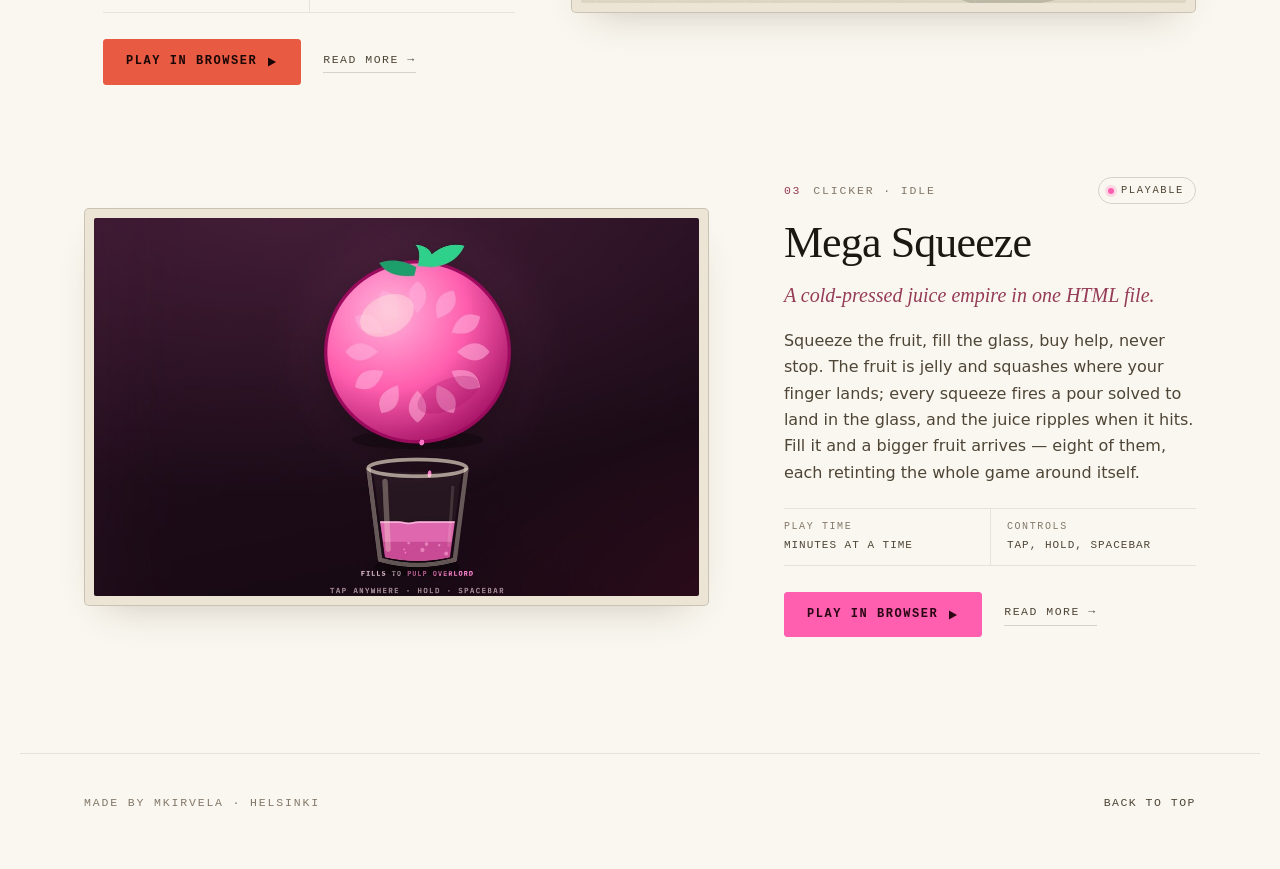
==== commit d0aed5e1: "Add Mega Squeeze as the third game Co-Authored-By: Claude Opus 5 (1M context) <noreply@anthropic.com" ====
--- a/index.html
+++ b/index.html
@@ -47,11 +47,11 @@
   <h1>Small games that live in <em>one tab</em>.</h1>
   <p class="lede">
     Each of these is a <strong>single HTML file</strong> — no install, no account,
-    no launcher, no build step, nothing fetched from anywhere. Click a game and
-    it is already running. They save to your own browser and they work on a phone.
+    no launcher, no build step. Click a game and it is already running. They save
+    to your own browser and they work on a phone.
   </p>
   <div class="hero-meta">
-    <span class="label">Two games &middot; more coming</span>
+    <span class="label">Three games &middot; more coming</span>
     <hr class="rule">
     <span class="label">Updated Sept 2026</span>
   </div>
@@ -136,6 +136,40 @@
     </div>
   </article>
 
+  <article class="game" style="--accent:#ff5fae; --accent-ink:#2a0715;">
+    <a class="plate" href="games/mega-squeeze.html" aria-label="Mega Squeeze — details">
+      <span class="plate-frame">
+        <img src="assets/img/mega-squeeze.jpg" width="1200" height="750"
+             alt="A glossy pink dragonfruit hanging above a tumbler half full of pink juice, one drop falling between them, on a deep plum ground.">
+      </span>
+      <span class="plate-cue">Mega Squeeze</span>
+    </a>
+
+    <div class="game-body">
+      <p class="game-index"><b>03</b> <span class="kind">Clicker &middot; Idle</span> <span class="status">Playable</span></p>
+      <h2><a href="games/mega-squeeze.html">Mega Squeeze</a></h2>
+      <p class="game-tagline">A cold-pressed juice empire in one HTML file.</p>
+      <p class="game-desc">
+        Squeeze the fruit, fill the glass, buy help, never stop. The fruit is
+        jelly and squashes where your finger lands; every squeeze fires a pour
+        solved to land in the glass, and the juice ripples when it hits. Fill it
+        and a bigger fruit arrives — eight of them, each retinting the whole
+        game around itself.
+      </p>
+      <ul class="facts">
+        <li><b>Play time</b>Minutes at a time</li>
+        <li><b>Controls</b>Tap, hold, spacebar</li>
+      </ul>
+      <div class="actions">
+        <a class="btn" href="https://mkirvela.github.io/mega-squeeze/">
+          Play in browser
+          <svg width="12" height="12" viewBox="0 0 12 12" aria-hidden="true"><path d="M2 1.5v9l8-4.5-8-4.5z" fill="currentColor"/></svg>
+        </a>
+        <a class="link-more" href="games/mega-squeeze.html">Read more &rarr;</a>
+      </div>
+    </div>
+  </article>
+
 </main>
 
 <footer class="wrap footer">
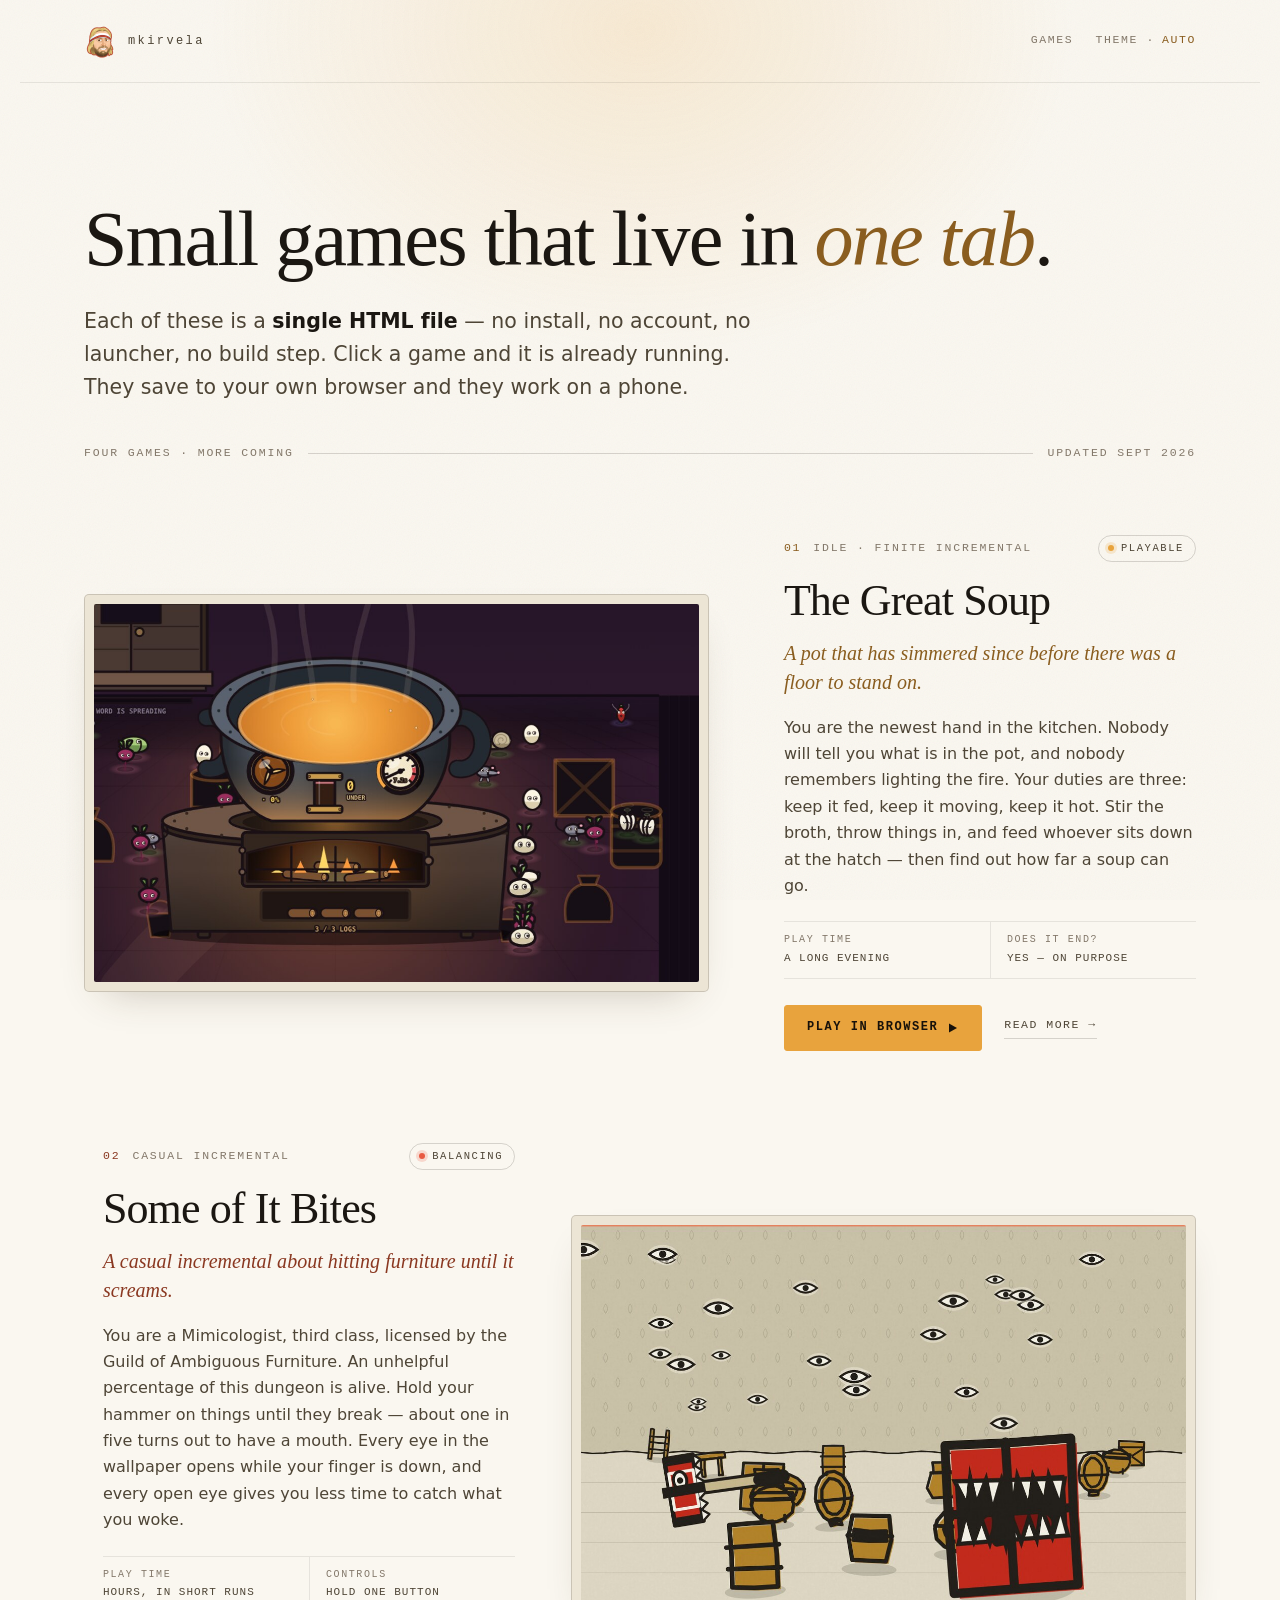
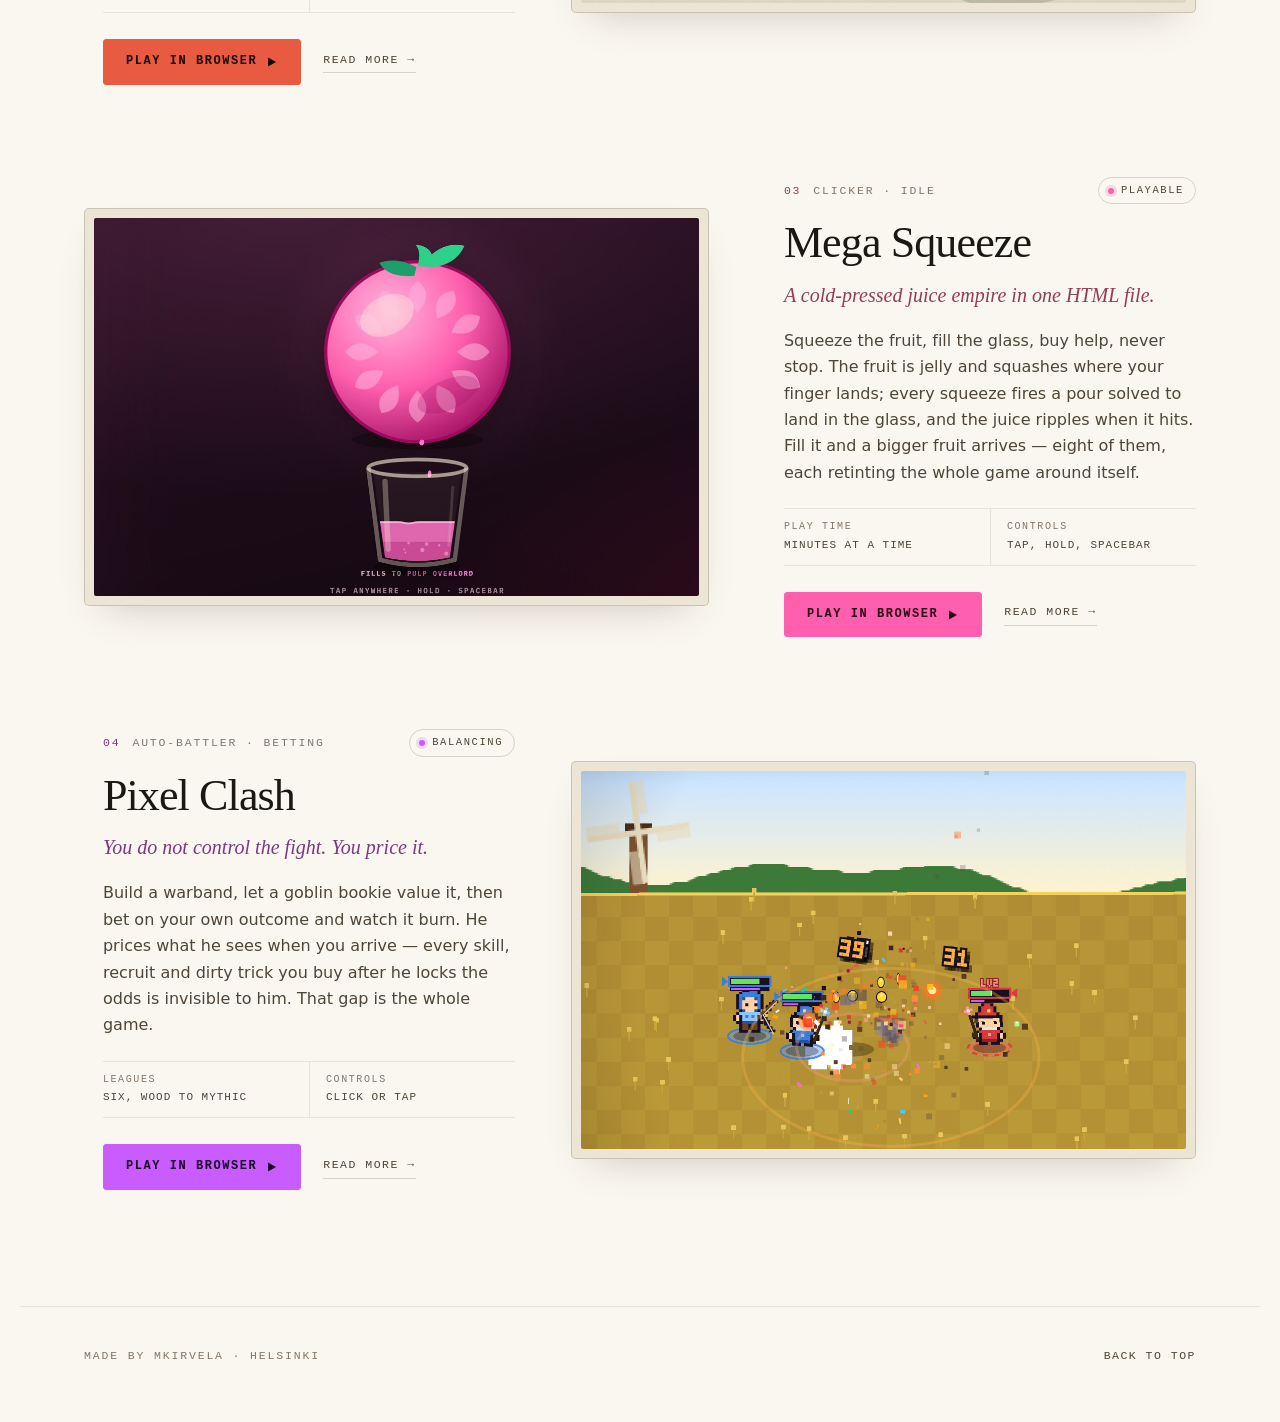
==== commit d915ea71: "Add Pixel Clash as the fourth game Co-Authored-By: Claude Opus 5 (1M context) <noreply@anthropic.com" ====
--- a/index.html
+++ b/index.html
@@ -51,7 +51,7 @@
     to your own browser and they work on a phone.
   </p>
   <div class="hero-meta">
-    <span class="label">Three games &middot; more coming</span>
+    <span class="label">Four games &middot; more coming</span>
     <hr class="rule">
     <span class="label">Updated Sept 2026</span>
   </div>
@@ -170,6 +170,39 @@
     </div>
   </article>
 
+  <article class="game" style="--accent:#c85cff; --accent-ink:#1a0526;">
+    <a class="plate" href="games/pixel-clash.html" aria-label="Pixel Clash — details">
+      <span class="plate-frame">
+        <img src="assets/img/pixel-clash.jpg" width="1200" height="750"
+             alt="Pixel-art knights and archers in blue clashing with a red enemy on a gold field, damage numbers reading 39 and 31 floating above them, a windmill on the horizon.">
+      </span>
+      <span class="plate-cue">Pixel Clash</span>
+    </a>
+
+    <div class="game-body">
+      <p class="game-index"><b>04</b> <span class="kind">Auto-battler &middot; Betting</span> <span class="status">Balancing</span></p>
+      <h2><a href="games/pixel-clash.html">Pixel Clash</a></h2>
+      <p class="game-tagline">You do not control the fight. You price it.</p>
+      <p class="game-desc">
+        Build a warband, let a goblin bookie value it, then bet on your own
+        outcome and watch it burn. He prices what he sees when you arrive —
+        every skill, recruit and dirty trick you buy after he locks the odds is
+        invisible to him. That gap is the whole game.
+      </p>
+      <ul class="facts">
+        <li><b>Leagues</b>Six, Wood to Mythic</li>
+        <li><b>Controls</b>Click or tap</li>
+      </ul>
+      <div class="actions">
+        <a class="btn" href="https://mkirvela.github.io/pixel-clash/">
+          Play in browser
+          <svg width="12" height="12" viewBox="0 0 12 12" aria-hidden="true"><path d="M2 1.5v9l8-4.5-8-4.5z" fill="currentColor"/></svg>
+        </a>
+        <a class="link-more" href="games/pixel-clash.html">Read more &rarr;</a>
+      </div>
+    </div>
+  </article>
+
 </main>
 
 <footer class="wrap footer">
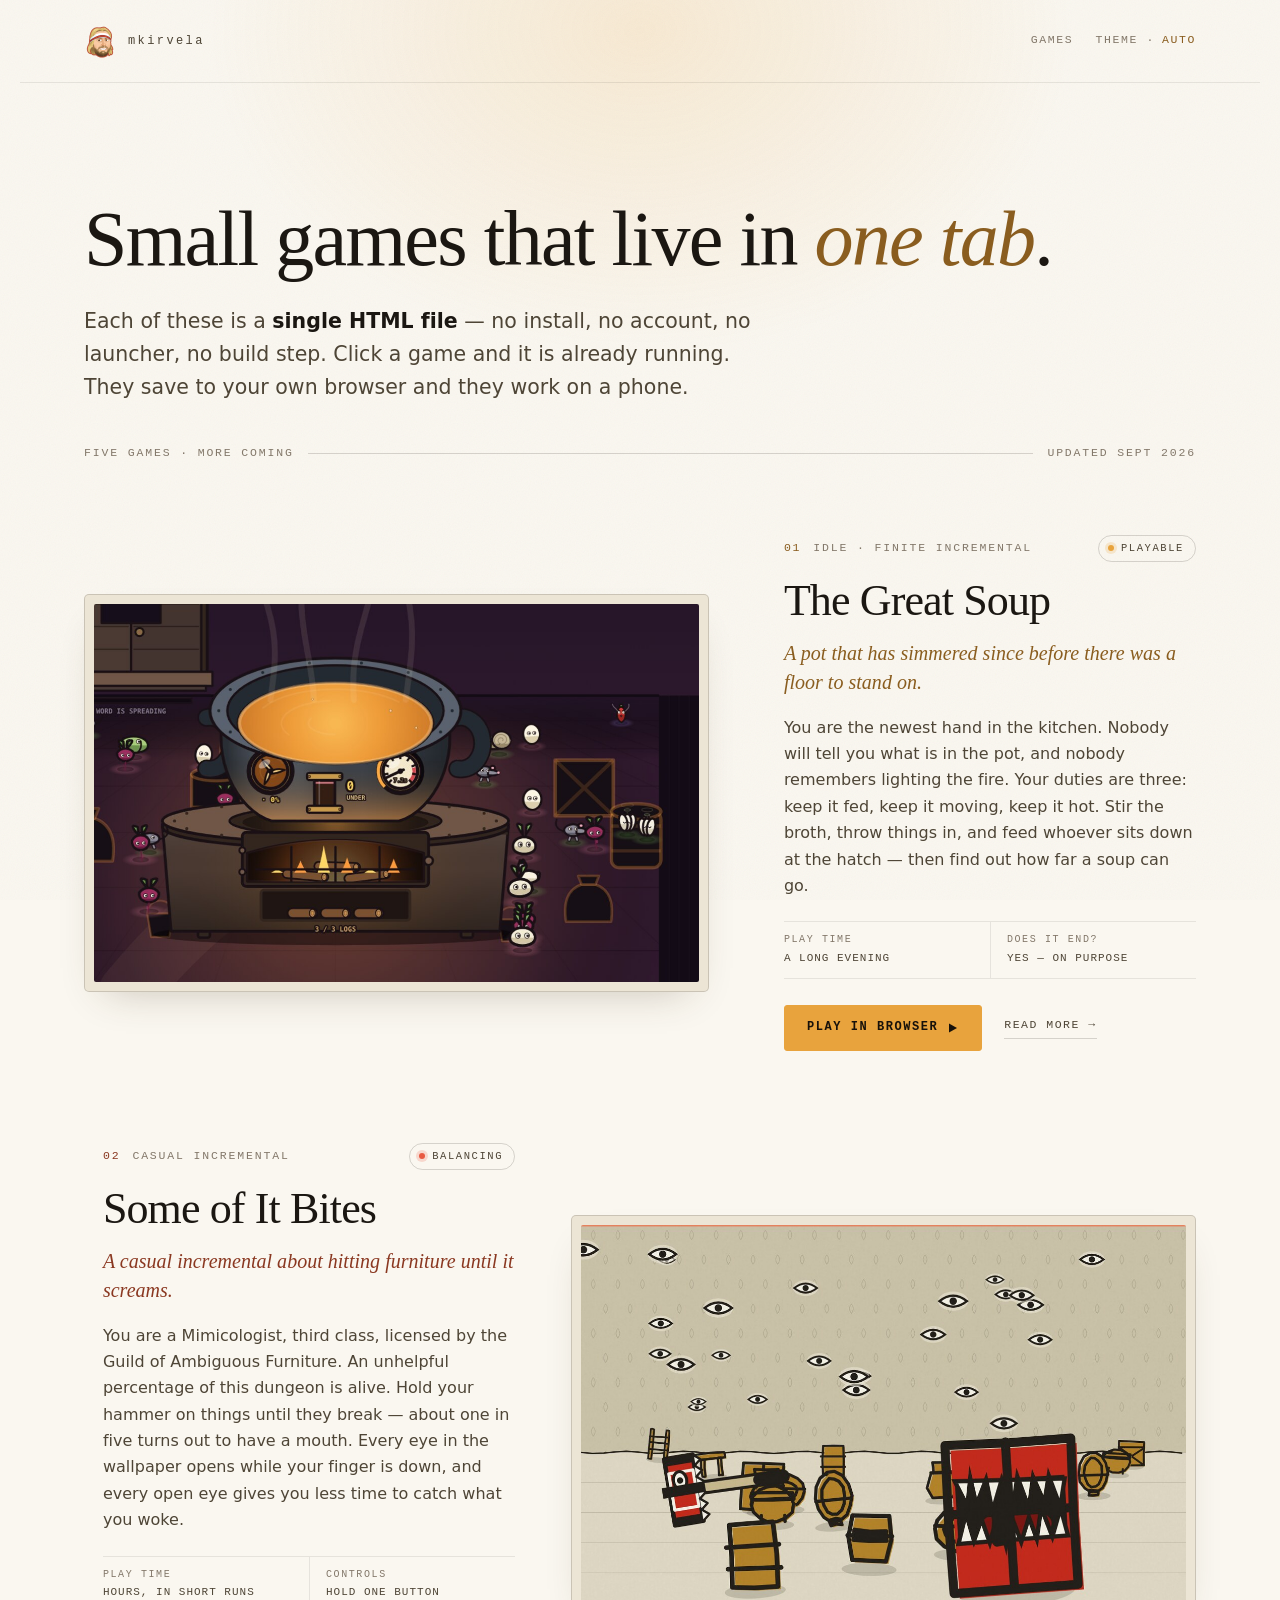
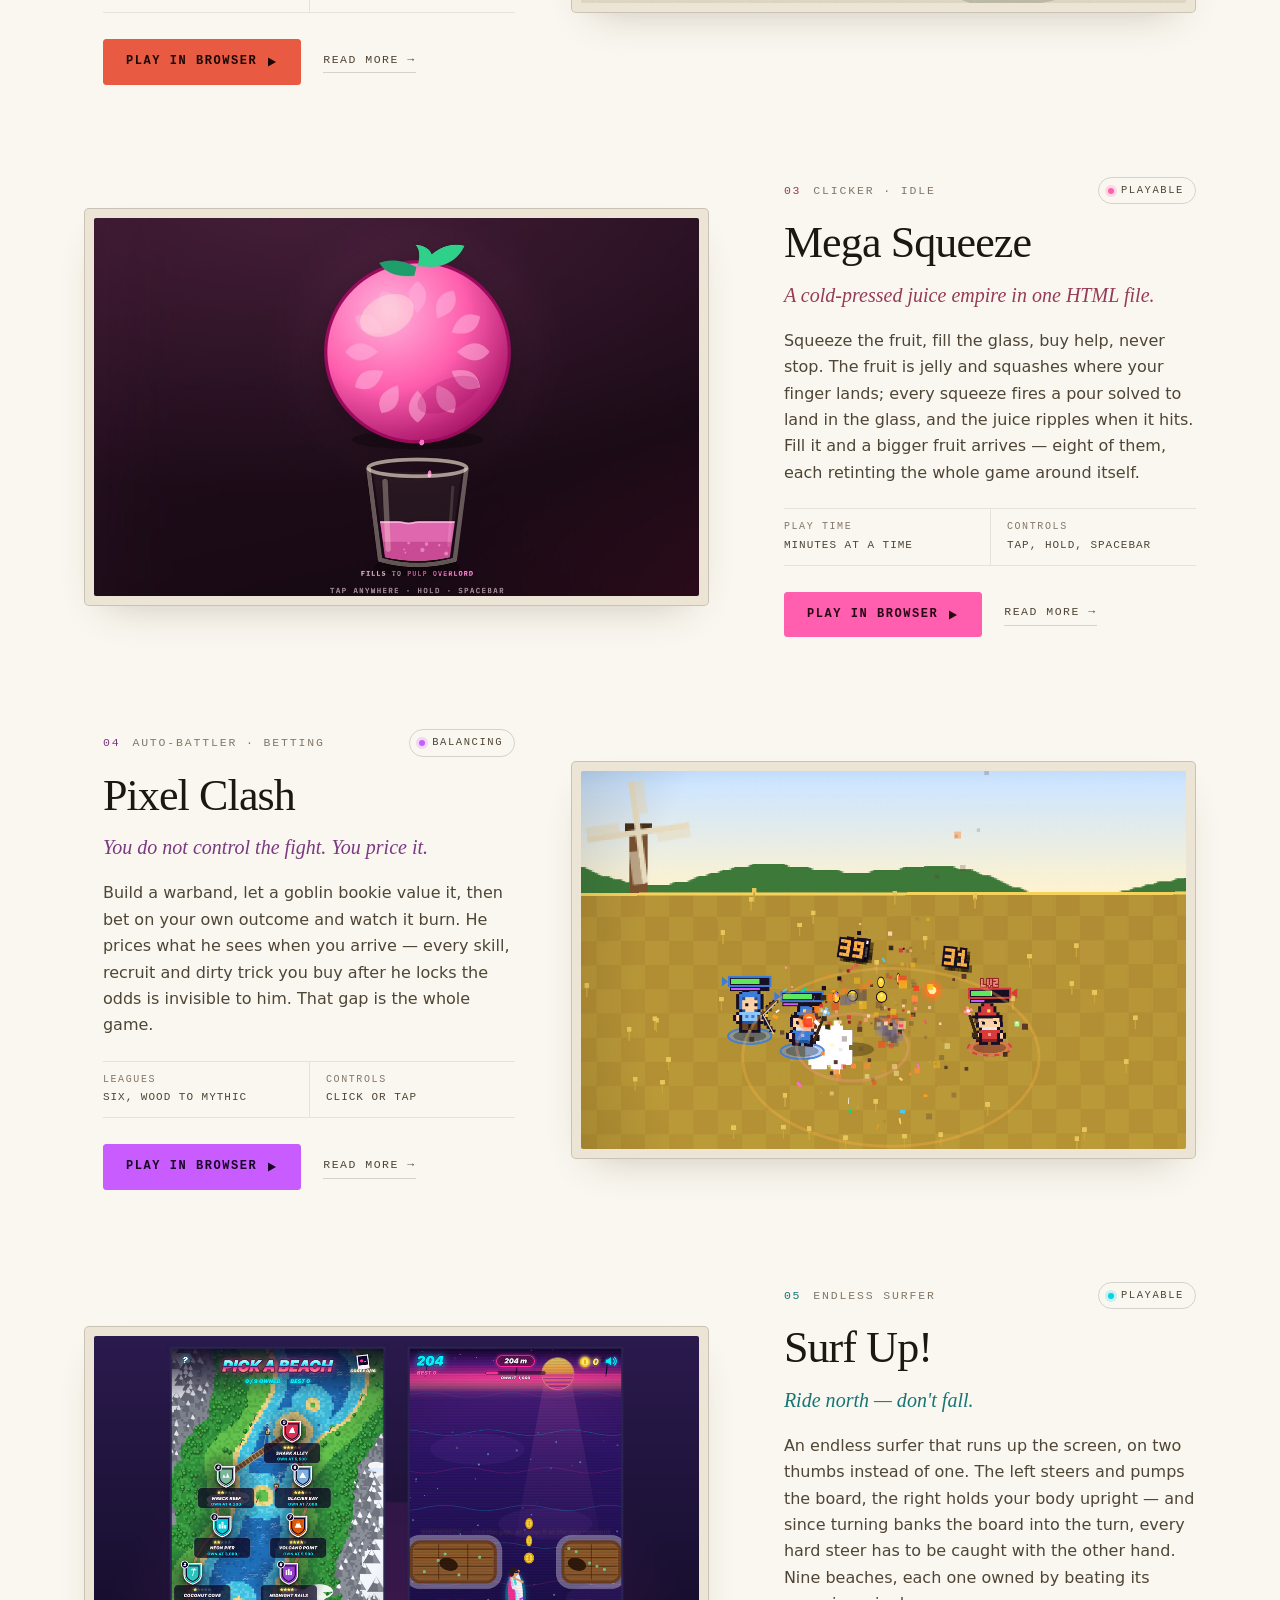
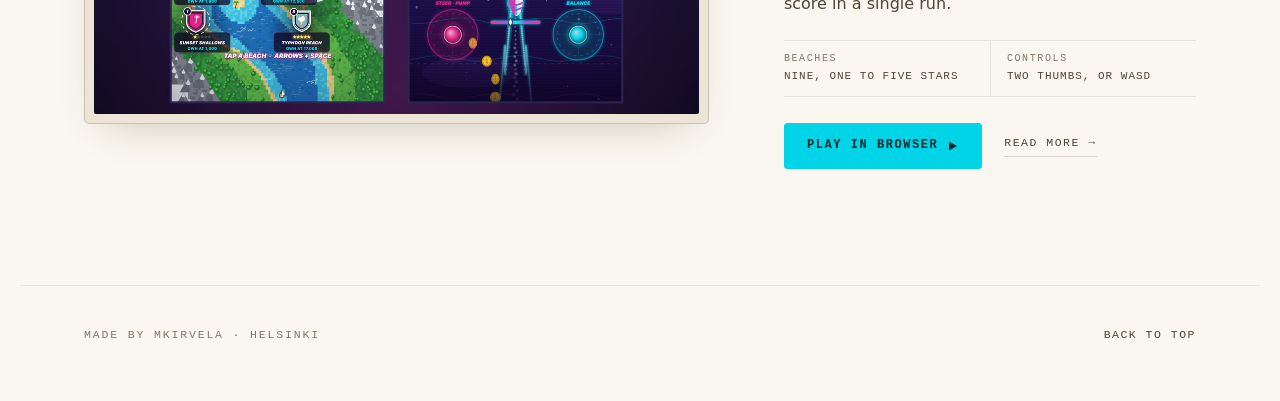
==== commit d28944a2: "Add Surf Up! as the fifth game Portrait game, so the card mounts two real frames rather than letterb" ====
--- a/index.html
+++ b/index.html
@@ -51,7 +51,7 @@
     to your own browser and they work on a phone.
   </p>
   <div class="hero-meta">
-    <span class="label">Four games &middot; more coming</span>
+    <span class="label">Five games &middot; more coming</span>
     <hr class="rule">
     <span class="label">Updated Sept 2026</span>
   </div>
@@ -203,6 +203,40 @@
     </div>
   </article>
 
+  <article class="game" style="--accent:#00d4e6; --accent-ink:#052a30;">
+    <a class="plate" href="games/surf-up.html" aria-label="Surf Up! — details">
+      <span class="plate-frame">
+        <img src="assets/img/surf-up.jpg" width="1200" height="750"
+             alt="Two portrait game screens: a pixel-art overworld map with nine numbered beach badges along a coastline, and a neon surfer threading the gap in a shipwreck under a pink retro sun.">
+      </span>
+      <span class="plate-cue">Surf Up!</span>
+    </a>
+
+    <div class="game-body">
+      <p class="game-index"><b>05</b> <span class="kind">Endless surfer</span> <span class="status">Playable</span></p>
+      <h2><a href="games/surf-up.html">Surf Up!</a></h2>
+      <p class="game-tagline">Ride north &mdash; don't fall.</p>
+      <p class="game-desc">
+        An endless surfer that runs up the screen, on two thumbs instead of one.
+        The left steers and pumps the board, the right holds your body upright —
+        and since turning banks the board into the turn, every hard steer has to
+        be caught with the other hand. Nine beaches, each one owned by beating
+        its score in a single run.
+      </p>
+      <ul class="facts">
+        <li><b>Beaches</b>Nine, one to five stars</li>
+        <li><b>Controls</b>Two thumbs, or WASD</li>
+      </ul>
+      <div class="actions">
+        <a class="btn" href="https://mkirvela.github.io/surf-up/">
+          Play in browser
+          <svg width="12" height="12" viewBox="0 0 12 12" aria-hidden="true"><path d="M2 1.5v9l8-4.5-8-4.5z" fill="currentColor"/></svg>
+        </a>
+        <a class="link-more" href="games/surf-up.html">Read more &rarr;</a>
+      </div>
+    </div>
+  </article>
+
 </main>
 
 <footer class="wrap footer">
